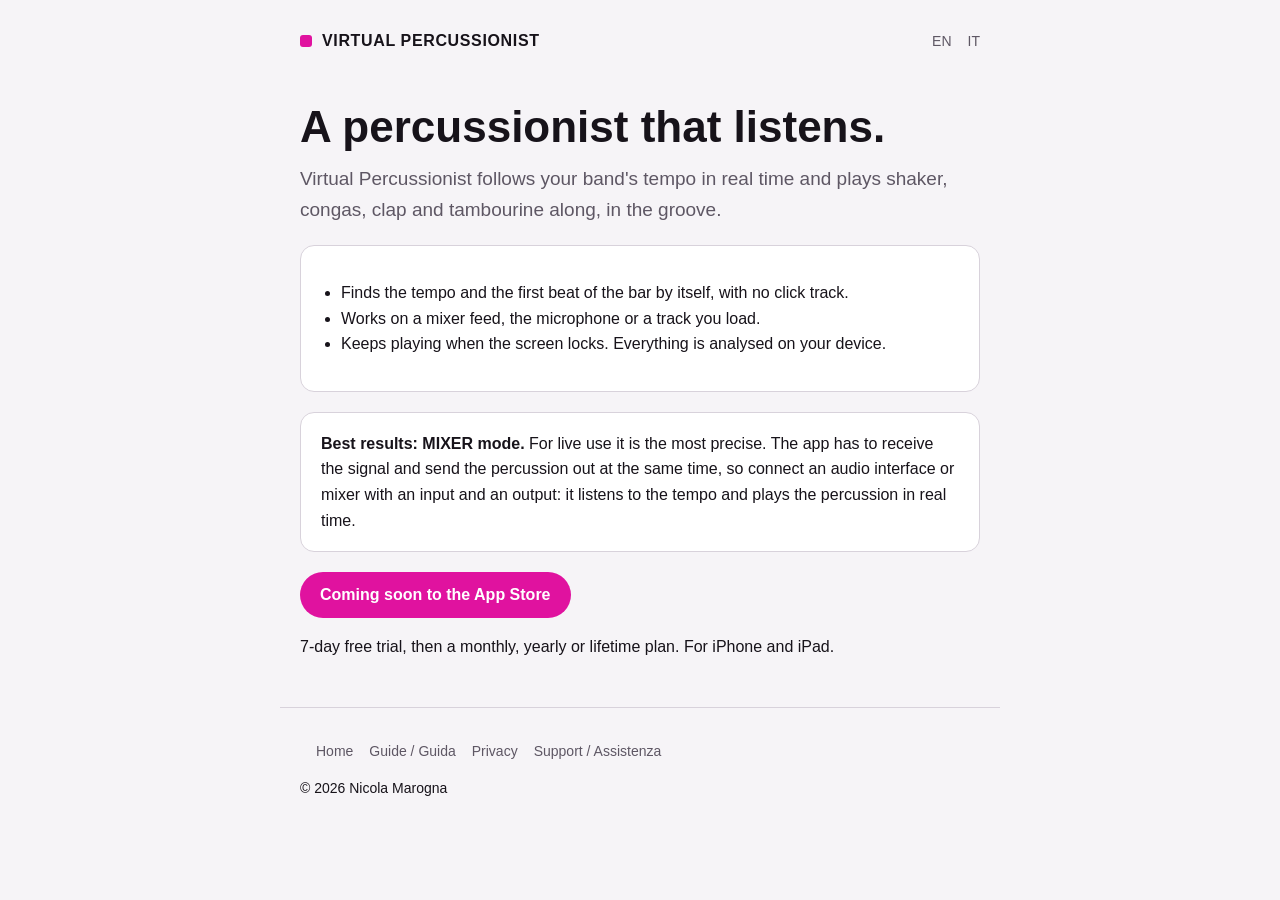
==== index.html @ 3966d362 "Virtual Percussionist: privacy, support and guide pages" ====
<!doctype html>
<html lang="en">
<head>
<meta charset="utf-8">
<meta name="viewport" content="width=device-width, initial-scale=1">
<meta name="color-scheme" content="dark light">
<title>Virtual Percussionist</title>
<link rel="stylesheet" href="./style.css">
<script src="./lang.js"></script>
</head>
<body>
<header>
  <a class="brand" href="./"><i></i>VIRTUAL PERCUSSIONIST</a>
  <span class="lang"><a href="#" data-lang="en">EN</a><a href="#" data-lang="it">IT</a></span>
</header>
<main>
<div class="en">
  <h1>A percussionist that listens.</h1>
  <p class="lead">Virtual Percussionist follows your band's tempo in real time and plays shaker, congas, clap and tambourine along, in the groove.</p>
  <div class="card">
    <ul>
      <li>Finds the tempo and the first beat of the bar by itself, with no click track.</li>
      <li>Works on a mixer feed, the microphone or a track you load.</li>
      <li>Keeps playing when the screen locks. Everything is analysed on your device.</li>
    </ul>
  </div>
  <div class="card">
    <strong>Best results: MIXER mode.</strong> For live use it is the most precise. The app has to receive the signal and send the percussion out at the same time, so connect an audio interface or mixer with an input and an output: it listens to the tempo and plays the percussion in real time.
  </div>
  <p><span class="pill">Coming soon to the App Store</span></p>
  <p>7-day free trial, then a monthly, yearly or lifetime plan. For iPhone and iPad.</p>
</div>
<div class="it">
  <h1>Un percussionista che ascolta.</h1>
  <p class="lead">Virtual Percussionist segue il tempo della tua band in tempo reale e suona shaker, conga, clap e tamburello insieme a lei, nel groove giusto.</p>
  <div class="card">
    <ul>
      <li>Trova da solo il tempo e il primo battere della battuta, senza metronomo.</li>
      <li>Funziona con il mix del mixer, il microfono o un brano che carichi.</li>
      <li>Continua a suonare a schermo bloccato. Tutto viene analizzato sul tuo dispositivo.</li>
    </ul>
  </div>
  <div class="card">
    <strong>La migliore precisione: modalità MIXER.</strong> Per il live è la più precisa. L'app deve ricevere il segnale e inviare il suono delle percussioni nello stesso momento, quindi collega un'interfaccia audio o un mixer con un ingresso e un'uscita: ascolta il tempo e manda le percussioni in tempo reale.
  </div>
  <p><span class="pill">Presto su App Store</span></p>
  <p>7 giorni di prova gratuita, poi un piano mensile, annuale o lifetime. Per iPhone e iPad.</p>
</div>
</main>
<footer>
  <nav><a href="./">Home</a><a href="./guide/">Guide / Guida</a><a href="./privacy/">Privacy</a><a href="./support/">Support / Assistenza</a></nav>
  <p>&copy; 2026 Nicola Marogna</p>
</footer>
</body>
</html>
---- style.css ----
:root { --bg:#0b0b0e; --panel:#141418; --line:#2a2a32; --text:#f4f4f7; --mute:#9a9aa8; --brand:#ff2ec8; }
@media (prefers-color-scheme: light) {
  :root { --bg:#f6f4f7; --panel:#ffffff; --line:#d8d2db; --text:#17131a; --mute:#5e5764; --brand:#e0129f; }
}
* { box-sizing: border-box; }
html { -webkit-text-size-adjust: 100%; }
body { margin:0; background:var(--bg); color:var(--text);
  font:16px/1.6 -apple-system, BlinkMacSystemFont, "Segoe UI", Roboto, Helvetica, Arial, sans-serif; }
main, header, footer { max-width: 720px; margin: 0 auto; padding: 0 20px; }
header { display:flex; align-items:center; justify-content:space-between; padding-top:28px; padding-bottom:8px; }
.brand { display:flex; align-items:center; gap:10px; font-weight:700; letter-spacing:.04em; text-decoration:none; color:var(--text); }
.brand i { width:12px; height:12px; border-radius:3px; background:var(--brand); display:inline-block; }
nav a, .lang a { color:var(--mute); text-decoration:none; margin-left:16px; font-size:14px; }
nav a:hover, .lang a:hover { color:var(--text); }
h1 { font-size: clamp(30px, 6vw, 44px); line-height:1.15; margin: 40px 0 12px; }
h2 { font-size: 20px; margin: 32px 0 6px; }
p, li { color: var(--text); }
.lead { color: var(--mute); font-size: 19px; margin-top: 0; }
.card { background:var(--panel); border:1px solid var(--line); border-radius:14px; padding:18px 20px; margin:20px 0; }
a { color: var(--brand); }
ul { padding-left: 20px; }
footer { color: var(--mute); font-size: 14px; padding-top: 32px; padding-bottom: 48px; border-top:1px solid var(--line); margin-top: 48px; }
.pill { display:inline-block; background:var(--brand); color:#fff; border-radius:999px; padding:10px 20px; font-weight:600; text-decoration:none; }
.updated { color: var(--mute); font-size: 14px; }
/* language: both shown without JavaScript; the script keeps the device's one */
html.js .en, html.js .it { display: none; }
html.js.lang-en .en, html.js.lang-it .it { display: block; }
html.js.lang-en li.en, html.js.lang-it li.it { display: list-item; }
html.js.lang-en span.en, html.js.lang-it span.it { display: inline; }
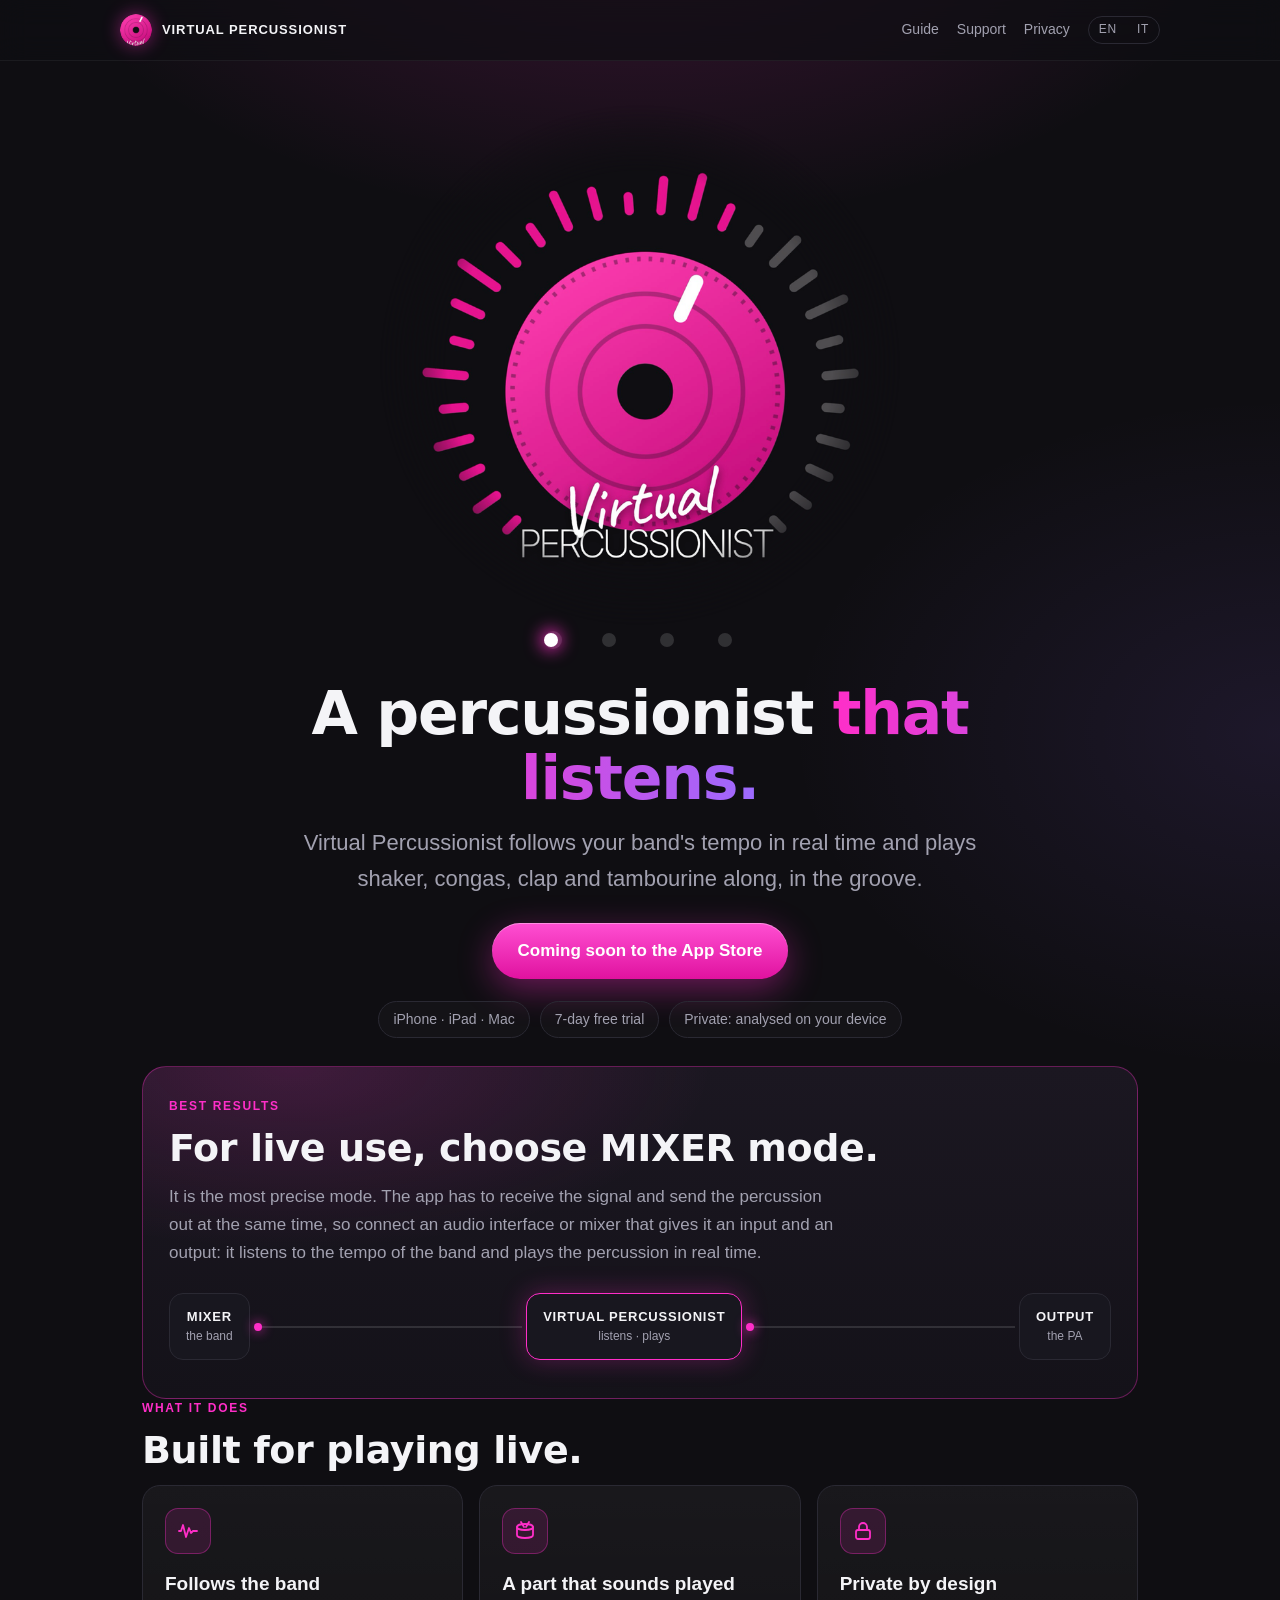
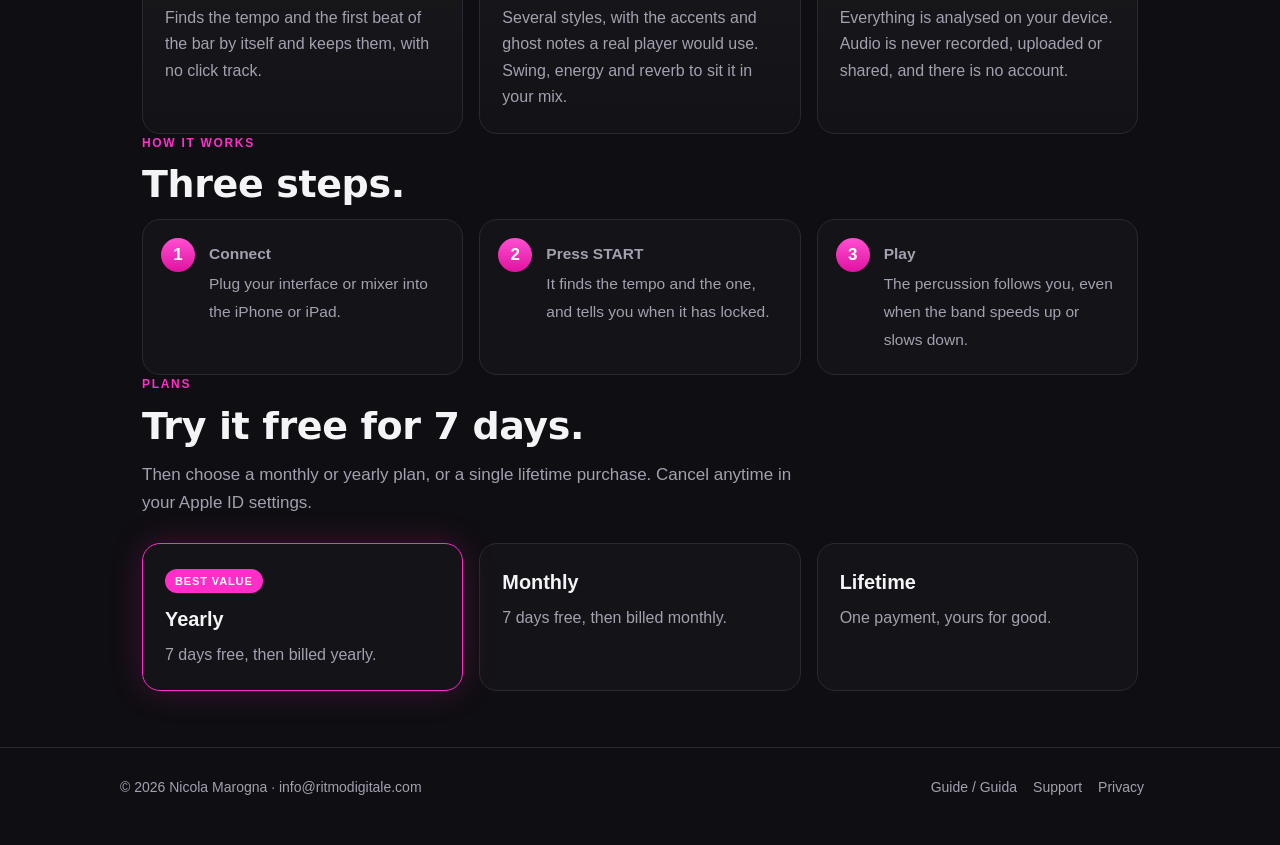
==== commit bab44a33: "Redesign: dark landing with logo and animated beat dots, shared style for privacy, support and guide" ====
--- a/index.html
+++ b/index.html
@@ -2,54 +2,97 @@
 <html lang="en">
 <head>
 <meta charset="utf-8">
-<meta name="viewport" content="width=device-width, initial-scale=1">
-<meta name="color-scheme" content="dark light">
-<title>Virtual Percussionist</title>
+<meta name="viewport" content="width=device-width, initial-scale=1, viewport-fit=cover">
+<meta name="color-scheme" content="dark">
+<meta name="theme-color" content="#0f0e12">
+<title>Virtual Percussionist: a percussionist that listens</title>
+<meta name="description" content="Virtual Percussionist follows your band's tempo in real time and plays percussion along, in the groove. For iPhone, iPad and Mac.">
+<meta property="og:type" content="website">
+<meta property="og:title" content="Virtual Percussionist: a percussionist that listens">
+<meta property="og:description" content="Virtual Percussionist follows your band's tempo in real time and plays percussion along, in the groove. For iPhone, iPad and Mac.">
+<meta property="og:image" content="https://virtualpercussionist.it/assets/og.png">
+<meta name="twitter:card" content="summary_large_image">
+<link rel="icon" type="image/png" href="./favicon.png">
+<link rel="apple-touch-icon" href="./apple-touch-icon.png">
 <link rel="stylesheet" href="./style.css">
 <script src="./lang.js"></script>
 </head>
 <body>
-<header>
-  <a class="brand" href="./"><i></i>VIRTUAL PERCUSSIONIST</a>
-  <span class="lang"><a href="#" data-lang="en">EN</a><a href="#" data-lang="it">IT</a></span>
+<header class="top">
+  <a class="brand" href="./"><img src="./assets/mark.png" width="32" height="32" alt=""><span>VIRTUAL PERCUSSIONIST</span></a>
+  <nav>
+    <a href="./guide/"><span class="en">Guide</span><span class="it">Guida</span></a>
+    <a href="./support/"><span class="en">Support</span><span class="it">Assistenza</span></a>
+    <a href="./privacy/">Privacy</a>
+    <span class="lang"><a href="#" data-lang="en">EN</a><a href="#" data-lang="it">IT</a></span>
+  </nav>
 </header>
 <main>
-<div class="en">
-  <h1>A percussionist that listens.</h1>
-  <p class="lead">Virtual Percussionist follows your band's tempo in real time and plays shaker, congas, clap and tambourine along, in the groove.</p>
-  <div class="card">
-    <ul>
-      <li>Finds the tempo and the first beat of the bar by itself, with no click track.</li>
-      <li>Works on a mixer feed, the microphone or a track you load.</li>
-      <li>Keeps playing when the screen locks. Everything is analysed on your device.</li>
-    </ul>
+<section class="hero wrap">
+  <img class="logo" src="assets/logo.png" width="800" height="800" alt="Virtual Percussionist">
+  <div class="beats" aria-hidden="true"><i></i><i></i><i></i><i></i><span class="ball-x"><span class="ball"></span></span></div>
+  <h1><span class="en">A percussionist <em>that listens.</em></span><span class="it">Un percussionista <em>che ascolta.</em></span></h1>
+  <p class="lead"><span class="en">Virtual Percussionist follows your band's tempo in real time and plays shaker, congas, clap and tambourine along, in the groove.</span><span class="it">Virtual Percussionist segue il tempo della tua band in tempo reale e suona shaker, conga, clap e tamburello insieme a lei, nel groove giusto.</span></p>
+  <p><a class="cta" href="#plans"><span class="en">Coming soon to the App Store</span><span class="it">Presto su App Store</span></a></p>
+  <ul class="chips">
+    <li><span class="en">iPhone &middot; iPad &middot; Mac</span><span class="it">iPhone &middot; iPad &middot; Mac</span></li>
+    <li><span class="en">7-day free trial</span><span class="it">7 giorni di prova gratuita</span></li>
+    <li><span class="en">Private: analysed on your device</span><span class="it">Privato: analizzato sul tuo dispositivo</span></li>
+  </ul>
+</section>
+
+<section class="wrap" id="live">
+  <div class="live">
+    <p class="eyebrow"><span class="en">Best results</span><span class="it">La migliore precisione</span></p>
+    <h2><span class="en">For live use, choose MIXER mode.</span><span class="it">Per il live, scegli la modalit&agrave; MIXER.</span></h2>
+    <p class="sub" style="margin-bottom:0"><span class="en">It is the most precise mode. The app has to receive the signal and send the percussion out at the same time, so connect an audio interface or mixer that gives it an input and an output: it listens to the tempo of the band and plays the percussion in real time.</span><span class="it">&Egrave; la modalit&agrave; pi&ugrave; precisa. L'app deve ricevere il segnale e inviare il suono delle percussioni nello stesso momento, quindi collega un'interfaccia audio o un mixer che le dia un ingresso e un'uscita: ascolta il tempo della band e manda le percussioni in tempo reale.</span></p>
+    <div class="flow" aria-hidden="true">
+      <div class="node">MIXER<small><span class="en">the band</span><span class="it">la band</span></small></div>
+      <div class="wire"></div>
+      <div class="node app">VIRTUAL PERCUSSIONIST<small><span class="en">listens &middot; plays</span><span class="it">ascolta &middot; suona</span></small></div>
+      <div class="wire out"></div>
+      <div class="node"><span class="en">OUTPUT</span><span class="it">USCITA</span><small><span class="en">the PA</span><span class="it">l'impianto</span></small></div>
+    </div>
   </div>
-  <div class="card">
-    <strong>Best results: MIXER mode.</strong> For live use it is the most precise. The app has to receive the signal and send the percussion out at the same time, so connect an audio interface or mixer with an input and an output: it listens to the tempo and plays the percussion in real time.
+</section>
+
+<section class="wrap">
+  <p class="eyebrow"><span class="en">What it does</span><span class="it">Cosa fa</span></p>
+  <h2><span class="en">Built for playing live.</span><span class="it">Pensato per suonare dal vivo.</span></h2>
+  <div class="grid">
+    <div class="card"><span class="ico"><svg viewBox="0 0 24 24" aria-hidden="true"><path d="M3 12h2l2-6 3 12 3-9 2 5 2-2h4"/></svg></span><h3><span class="en">Follows the band</span><span class="it">Segue la band</span></h3>
+      <p><span class="en">Finds the tempo and the first beat of the bar by itself and keeps them, with no click track.</span><span class="it">Trova da solo il tempo e il primo battere della battuta e li mantiene, senza metronomo.</span></p></div>
+    <div class="card"><span class="ico"><svg viewBox="0 0 24 24" aria-hidden="true"><ellipse cx="12" cy="8" rx="8" ry="3"/><path d="M4 8v8c0 1.7 3.6 3 8 3s8-1.3 8-3V8"/><path d="M8 3l3 5M16 3l-3 5"/></svg></span><h3><span class="en">A part that sounds played</span><span class="it">Una parte che suona suonata</span></h3>
+      <p><span class="en">Several styles, with the accents and ghost notes a real player would use. Swing, energy and reverb to sit it in your mix.</span><span class="it">Pi&ugrave; stili, con gli accenti e le note fantasma di un musicista vero. Swing, energia e riverbero per inserirla nel tuo mix.</span></p></div>
+    <div class="card"><span class="ico"><svg viewBox="0 0 24 24" aria-hidden="true"><rect x="5" y="11" width="14" height="9" rx="2"/><path d="M8 11V8a4 4 0 018 0v3"/></svg></span><h3><span class="en">Private by design</span><span class="it">Privato per scelta</span></h3>
+      <p><span class="en">Everything is analysed on your device. Audio is never recorded, uploaded or shared, and there is no account.</span><span class="it">Tutto viene analizzato sul tuo dispositivo. L'audio non viene mai registrato, caricato o condiviso, e non c'&egrave; nessun account.</span></p></div>
   </div>
-  <p><span class="pill">Coming soon to the App Store</span></p>
-  <p>7-day free trial, then a monthly, yearly or lifetime plan. For iPhone and iPad.</p>
-</div>
-<div class="it">
-  <h1>Un percussionista che ascolta.</h1>
-  <p class="lead">Virtual Percussionist segue il tempo della tua band in tempo reale e suona shaker, conga, clap e tamburello insieme a lei, nel groove giusto.</p>
-  <div class="card">
-    <ul>
-      <li>Trova da solo il tempo e il primo battere della battuta, senza metronomo.</li>
-      <li>Funziona con il mix del mixer, il microfono o un brano che carichi.</li>
-      <li>Continua a suonare a schermo bloccato. Tutto viene analizzato sul tuo dispositivo.</li>
-    </ul>
+</section>
+
+<section class="wrap">
+  <p class="eyebrow"><span class="en">How it works</span><span class="it">Come funziona</span></p>
+  <h2><span class="en">Three steps.</span><span class="it">Tre passi.</span></h2>
+  <ol class="steps">
+    <li><b><span class="en">Connect</span><span class="it">Collega</span></b><span><span class="en">Plug your interface or mixer into the iPhone or iPad.</span><span class="it">Collega la tua interfaccia o il mixer all'iPhone o all'iPad.</span></span></li>
+    <li><b><span class="en">Press START</span><span class="it">Premi START</span></b><span><span class="en">It finds the tempo and the one, and tells you when it has locked.</span><span class="it">Trova il tempo e l'uno, e ti dice quando si &egrave; agganciato.</span></span></li>
+    <li><b><span class="en">Play</span><span class="it">Suona</span></b><span><span class="en">The percussion follows you, even when the band speeds up or slows down.</span><span class="it">Le percussioni ti seguono, anche quando la band accelera o rallenta.</span></span></li>
+  </ol>
+</section>
+
+<section class="wrap" id="plans">
+  <p class="eyebrow"><span class="en">Plans</span><span class="it">Piani</span></p>
+  <h2><span class="en">Try it free for 7 days.</span><span class="it">Provalo gratis per 7 giorni.</span></h2>
+  <p class="sub"><span class="en">Then choose a monthly or yearly plan, or a single lifetime purchase. Cancel anytime in your Apple ID settings.</span><span class="it">Poi scegli un piano mensile o annuale, oppure un unico acquisto lifetime. Puoi disdire quando vuoi dalle impostazioni del tuo ID Apple.</span></p>
+  <div class="plans">
+    <div class="plan best"><span class="tag"><span class="en">BEST VALUE</span><span class="it">CONVIENE</span></span><h3><span class="en">Yearly</span><span class="it">Annuale</span></h3><p><span class="en">7 days free, then billed yearly.</span><span class="it">7 giorni gratis, poi addebito annuale.</span></p></div>
+    <div class="plan"><h3><span class="en">Monthly</span><span class="it">Mensile</span></h3><p><span class="en">7 days free, then billed monthly.</span><span class="it">7 giorni gratis, poi addebito mensile.</span></p></div>
+    <div class="plan"><h3>Lifetime</h3><p><span class="en">One payment, yours for good.</span><span class="it">Un solo pagamento, tuo per sempre.</span></p></div>
   </div>
-  <div class="card">
-    <strong>La migliore precisione: modalità MIXER.</strong> Per il live è la più precisa. L'app deve ricevere il segnale e inviare il suono delle percussioni nello stesso momento, quindi collega un'interfaccia audio o un mixer con un ingresso e un'uscita: ascolta il tempo e manda le percussioni in tempo reale.
-  </div>
-  <p><span class="pill">Presto su App Store</span></p>
-  <p>7 giorni di prova gratuita, poi un piano mensile, annuale o lifetime. Per iPhone e iPad.</p>
-</div>
+</section>
 </main>
 <footer>
-  <nav><a href="./">Home</a><a href="./guide/">Guide / Guida</a><a href="./privacy/">Privacy</a><a href="./support/">Support / Assistenza</a></nav>
-  <p>&copy; 2026 Nicola Marogna</p>
+  <div>&copy; 2026 Nicola Marogna &middot; <a href="mailto:info@ritmodigitale.com">info@ritmodigitale.com</a></div>
+  <div><a href="./guide/">Guide / Guida</a><a href="./support/">Support</a><a href="./privacy/">Privacy</a></div>
 </footer>
 </body>
 </html>
--- a/style.css
+++ b/style.css
@@ -1,29 +1,124 @@
-:root { --bg:#0b0b0e; --panel:#141418; --line:#2a2a32; --text:#f4f4f7; --mute:#9a9aa8; --brand:#ff2ec8; }
-@media (prefers-color-scheme: light) {
-  :root { --bg:#f6f4f7; --panel:#ffffff; --line:#d8d2db; --text:#17131a; --mute:#5e5764; --brand:#e0129f; }
+:root {
+  --bg:#0f0e12; --bg2:#14131a; --panel:#18171f; --line:#2a2933; --text:#f4f4f7; --mute:#a2a1b0;
+  --brand:#ff2ec8; --brand-dim:#a3197f; --violet:#9b6bff; --green:#34d17a;
+  --radius:18px;
 }
 * { box-sizing: border-box; }
-html { -webkit-text-size-adjust: 100%; }
-body { margin:0; background:var(--bg); color:var(--text);
-  font:16px/1.6 -apple-system, BlinkMacSystemFont, "Segoe UI", Roboto, Helvetica, Arial, sans-serif; }
-main, header, footer { max-width: 720px; margin: 0 auto; padding: 0 20px; }
-header { display:flex; align-items:center; justify-content:space-between; padding-top:28px; padding-bottom:8px; }
-.brand { display:flex; align-items:center; gap:10px; font-weight:700; letter-spacing:.04em; text-decoration:none; color:var(--text); }
-.brand i { width:12px; height:12px; border-radius:3px; background:var(--brand); display:inline-block; }
-nav a, .lang a { color:var(--mute); text-decoration:none; margin-left:16px; font-size:14px; }
-nav a:hover, .lang a:hover { color:var(--text); }
-h1 { font-size: clamp(30px, 6vw, 44px); line-height:1.15; margin: 40px 0 12px; }
-h2 { font-size: 20px; margin: 32px 0 6px; }
-p, li { color: var(--text); }
-.lead { color: var(--mute); font-size: 19px; margin-top: 0; }
-.card { background:var(--panel); border:1px solid var(--line); border-radius:14px; padding:18px 20px; margin:20px 0; }
-a { color: var(--brand); }
-ul { padding-left: 20px; }
-footer { color: var(--mute); font-size: 14px; padding-top: 32px; padding-bottom: 48px; border-top:1px solid var(--line); margin-top: 48px; }
-.pill { display:inline-block; background:var(--brand); color:#fff; border-radius:999px; padding:10px 20px; font-weight:600; text-decoration:none; }
-.updated { color: var(--mute); font-size: 14px; }
+html { -webkit-text-size-adjust:100%; scroll-behavior:smooth; background:var(--bg); }
+body { margin:0; color:var(--text); background:var(--bg);
+  font:17px/1.65 -apple-system,BlinkMacSystemFont,"SF Pro Text","Segoe UI",Roboto,Helvetica,Arial,sans-serif;
+  background-image:
+    radial-gradient(900px 520px at 50% -140px, rgba(255,46,200,.20), transparent 70%),
+    radial-gradient(700px 480px at 100% 30%, rgba(155,107,255,.10), transparent 70%); background-repeat:no-repeat; }
+a { color:var(--brand); }
+img { max-width:100%; height:auto; }
+.wrap { max-width:1040px; margin:0 auto; padding:0 22px; }
+
+/* header */
+.top { position:sticky; top:0; z-index:5; display:flex; align-items:center; justify-content:space-between; gap:16px;
+  padding:14px max(22px,calc((100vw - 1040px)/2)); background:rgba(15,14,18,.72); backdrop-filter:blur(14px); -webkit-backdrop-filter:blur(14px);
+  border-bottom:1px solid rgba(255,255,255,.06); }
+.brand { display:flex; align-items:center; gap:10px; color:var(--text); text-decoration:none; font-weight:700; letter-spacing:.07em; font-size:13px; }
+.brand img { border-radius:50%; box-shadow:0 0 18px rgba(255,46,200,.45); }
+.top nav { display:flex; align-items:center; gap:18px; font-size:14px; }
+.top nav a { color:var(--mute); text-decoration:none; }
+.top nav a:hover { color:var(--text); }
+.lang { display:inline-flex; border:1px solid var(--line); border-radius:999px; overflow:hidden; }
+.lang a { padding:3px 10px; font-size:12px; letter-spacing:.06em; }
+.lang a:hover { background:rgba(255,255,255,.06); }
+@media (max-width:620px){ .top nav a:not([data-lang]) { display:none; } .brand span { font-size:11px; } }
+
+/* hero */
+.hero { text-align:center; padding:44px 0 28px; position:relative; }
+.logo { width:min(520px,86vw); aspect-ratio:1; margin:0 auto; display:block;
+  -webkit-mask-image:radial-gradient(closest-side,#000 74%,transparent 100%); mask-image:radial-gradient(closest-side,#000 74%,transparent 100%);
+  animation:breathe 4.5s ease-in-out infinite; }
+@keyframes breathe { 0%,100% { filter:drop-shadow(0 0 34px rgba(255,46,200,.22)); transform:scale(1); }
+                     50%     { filter:drop-shadow(0 0 60px rgba(255,46,200,.42)); transform:scale(1.015); } }
+
+/* the four quarters: a ball hopping across them, as in the app's launch screen (125 BPM) */
+.beats { --step:58px; position:relative; width:calc(var(--step)*3 + 18px); height:64px; margin:-34px auto 8px; }
+.beats i { position:absolute; bottom:8px; width:14px; height:14px; border-radius:50%; background:rgba(255,255,255,.14);
+  animation:pulse 1.92s linear infinite; }
+.beats i:nth-child(1) { left:0; width:18px; height:18px; bottom:6px; animation-delay:0s; }
+.beats i:nth-child(2) { left:var(--step); animation-delay:.48s; }
+.beats i:nth-child(3) { left:calc(var(--step)*2); animation-delay:.96s; }
+.beats i:nth-child(4) { left:calc(var(--step)*3); animation-delay:1.44s; }
+@keyframes pulse { 0% { background:var(--brand); box-shadow:0 0 22px var(--brand); transform:scale(1.55); }
+                   22%,100% { background:rgba(255,255,255,.14); box-shadow:none; transform:scale(1); } }
+.ball-x { position:absolute; left:0; bottom:8px; width:14px; height:14px; animation:ballx 1.92s linear infinite; }
+.ball { display:block; width:14px; height:14px; border-radius:50%; background:#fff; box-shadow:0 0 16px 4px rgba(255,46,200,.75); animation:bounce .48s infinite; }
+@keyframes ballx { 0% { transform:translateX(0); animation-timing-function:ease-in-out; }
+                   25% { transform:translateX(var(--step)); animation-timing-function:ease-in-out; }
+                   50% { transform:translateX(calc(var(--step)*2)); animation-timing-function:ease-in-out; }
+                   75% { transform:translateX(calc(var(--step)*3)); animation-timing-function:ease-in-out; }
+                   100% { transform:translateX(0); } }
+@keyframes bounce { 0% { transform:translateY(0); animation-timing-function:cubic-bezier(.2,.7,.4,1); }
+                    50% { transform:translateY(-28px); animation-timing-function:cubic-bezier(.6,0,.8,.3); }
+                    100% { transform:translateY(0); } }
+h1 { font:800 clamp(34px,6.4vw,60px)/1.08 "Futura","Avenir Next","SF Pro Display",system-ui,sans-serif; letter-spacing:-.02em; margin:26px auto 14px; max-width:16ch; }
+h1 em { font-style:normal; background:linear-gradient(90deg,var(--brand),var(--violet)); -webkit-background-clip:text; background-clip:text; color:transparent; }
+.lead { color:var(--mute); font-size:clamp(18px,2.4vw,22px); max-width:34em; margin:0 auto 26px; }
+.cta { display:inline-flex; align-items:center; gap:10px; padding:14px 26px; border-radius:999px; font-weight:700; text-decoration:none; color:#fff;
+  background:linear-gradient(180deg,#ff4fd2,#e0129f); box-shadow:0 10px 34px rgba(255,46,200,.38),inset 0 1px 0 rgba(255,255,255,.35); }
+.chips { display:flex; flex-wrap:wrap; gap:10px; justify-content:center; margin:22px 0 0; padding:0; list-style:none; }
+.chips li { padding:6px 14px; border:1px solid var(--line); border-radius:999px; color:var(--mute); font-size:14px; background:rgba(255,255,255,.02); }
+
+/* sections */
+section { padding:46px 0; }
+.eyebrow { color:var(--brand); font-weight:700; letter-spacing:.14em; font-size:12px; text-transform:uppercase; margin:0 0 10px; }
+h2 { font:800 clamp(26px,4vw,38px)/1.15 "Futura","Avenir Next",system-ui,sans-serif; letter-spacing:-.01em; margin:0 0 12px; }
+.sub { color:var(--mute); max-width:40em; margin:0 0 26px; }
+.grid { display:grid; gap:16px; grid-template-columns:repeat(auto-fit,minmax(240px,1fr)); }
+.card { background:linear-gradient(180deg,rgba(255,255,255,.045),rgba(255,255,255,.015)); border:1px solid var(--line); border-radius:var(--radius); padding:22px; }
+.card h3 { margin:14px 0 6px; font-size:19px; }
+.card p { margin:0; color:var(--mute); font-size:16px; }
+.ico { width:46px; height:46px; border-radius:13px; display:grid; place-items:center; background:rgba(255,46,200,.12); border:1px solid rgba(255,46,200,.35); }
+.ico svg { width:24px; height:24px; stroke:var(--brand); fill:none; stroke-width:1.8; stroke-linecap:round; stroke-linejoin:round; }
+
+/* live / mixer feature */
+.live { border-radius:24px; padding:30px 26px; border:1px solid rgba(255,46,200,.35);
+  background:radial-gradient(600px 260px at 15% 0%, rgba(255,46,200,.16), transparent 70%), linear-gradient(180deg,#1b1721,#141219); }
+.flow { display:flex; align-items:center; gap:0; margin:26px 0 8px; flex-wrap:nowrap; }
+.node { flex:0 0 auto; padding:12px 16px; border:1px solid var(--line); border-radius:14px; background:var(--panel); text-align:center; font-weight:700; font-size:13px; letter-spacing:.06em; }
+.node small { display:block; color:var(--mute); font-weight:500; letter-spacing:0; font-size:12px; }
+.node.app { border-color:var(--brand); box-shadow:0 0 26px rgba(255,46,200,.28); }
+.wire { position:relative; flex:1 1 40px; height:2px; background:linear-gradient(90deg,rgba(255,255,255,.12),rgba(255,255,255,.12)); margin:0 4px; min-width:24px; }
+.wire::after { content:""; position:absolute; top:-3px; left:0; width:8px; height:8px; border-radius:50%; background:var(--brand); box-shadow:0 0 12px var(--brand); animation:run 1.9s linear infinite; }
+.wire.out::after { animation-delay:.95s; }
+@keyframes run { from { left:0; opacity:0; } 10% { opacity:1; } 90% { opacity:1; } to { left:calc(100% - 8px); opacity:0; } }
+@media (max-width:560px){ .flow { flex-direction:column; } .wire { width:2px; min-width:0; height:34px; flex:none; margin:4px 0; }
+  .wire::after { top:0; left:-3px; animation:runy 1.9s linear infinite; } @keyframes runy { from { top:0; opacity:0; } 10% { opacity:1; } 90% { opacity:1; } to { top:calc(100% - 8px); opacity:0; } } }
+
+.steps { counter-reset:s; display:grid; gap:16px; grid-template-columns:repeat(auto-fit,minmax(220px,1fr)); padding:0; list-style:none; margin:0; }
+.steps li { counter-increment:s; position:relative; padding:20px 20px 20px 66px; border:1px solid var(--line); border-radius:var(--radius); background:rgba(255,255,255,.02); }
+.steps li::before { content:counter(s); position:absolute; left:18px; top:18px; width:34px; height:34px; border-radius:50%; display:grid; place-items:center; font-weight:800; color:#fff; background:linear-gradient(180deg,#ff4fd2,#e0129f); }
+.steps b { display:block; margin-bottom:2px; }
+.steps span { color:var(--mute); font-size:15.5px; }
+
+.plans { display:grid; gap:16px; grid-template-columns:repeat(auto-fit,minmax(220px,1fr)); }
+.plan { border:1px solid var(--line); border-radius:var(--radius); padding:22px; background:rgba(255,255,255,.02); }
+.plan.best { border-color:var(--brand); box-shadow:0 0 34px rgba(255,46,200,.18); }
+.plan h3 { margin:0 0 6px; }
+.plan p { margin:0; color:var(--mute); font-size:16px; }
+.tag { display:inline-block; background:var(--brand); color:#fff; border-radius:999px; font-size:11px; font-weight:800; letter-spacing:.08em; padding:3px 10px; margin-bottom:10px; }
+
+/* text pages */
+article { max-width:720px; margin:0 auto; padding:34px 22px 10px; }
+article h1 { font-size:clamp(30px,5vw,44px); text-align:left; max-width:none; margin:10px 0 8px; }
+article h2 { font-size:21px; margin:32px 0 6px; }
+article p, article li { color:#e4e3ea; }
+article .lead { margin:0 0 22px; max-width:none; text-align:left; }
+article .card { margin:22px 0; }
+.updated { color:var(--mute); font-size:14px; }
+
+footer { margin-top:56px; padding:28px max(22px,calc((100vw - 1040px)/2)) 46px; border-top:1px solid var(--line); color:var(--mute); font-size:14px;
+  display:flex; justify-content:space-between; gap:14px; flex-wrap:wrap; }
+footer a { color:var(--mute); text-decoration:none; margin-right:16px; }
+footer a:hover { color:var(--text); }
+
 /* language: both shown without JavaScript; the script keeps the device's one */
-html.js .en, html.js .it { display: none; }
-html.js.lang-en .en, html.js.lang-it .it { display: block; }
-html.js.lang-en li.en, html.js.lang-it li.it { display: list-item; }
-html.js.lang-en span.en, html.js.lang-it span.it { display: inline; }
+html.js .en, html.js .it { display:none; }
+html.js.lang-en .en, html.js.lang-it .it { display:revert; }
+
+@media (prefers-reduced-motion:reduce) { *, *::before, *::after { animation:none !important; } .beats i:nth-child(1) { background:var(--brand); } }
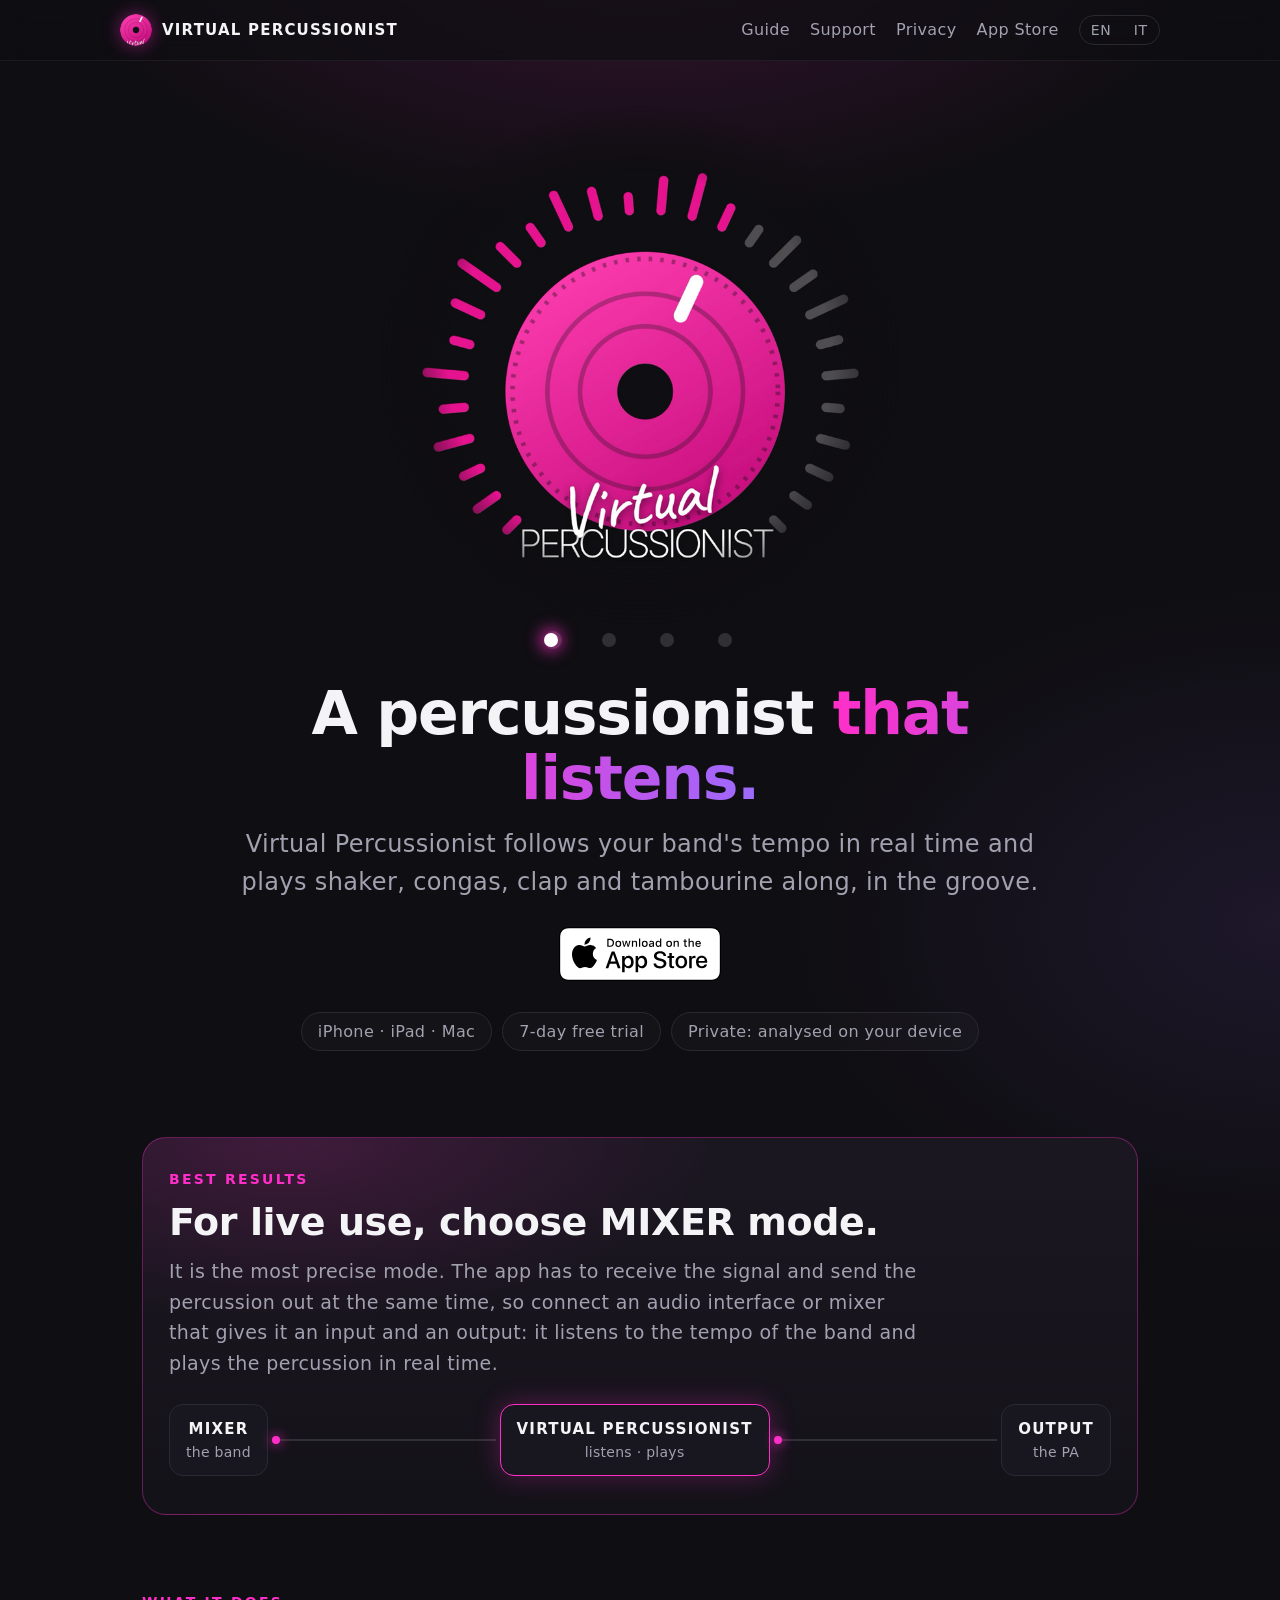
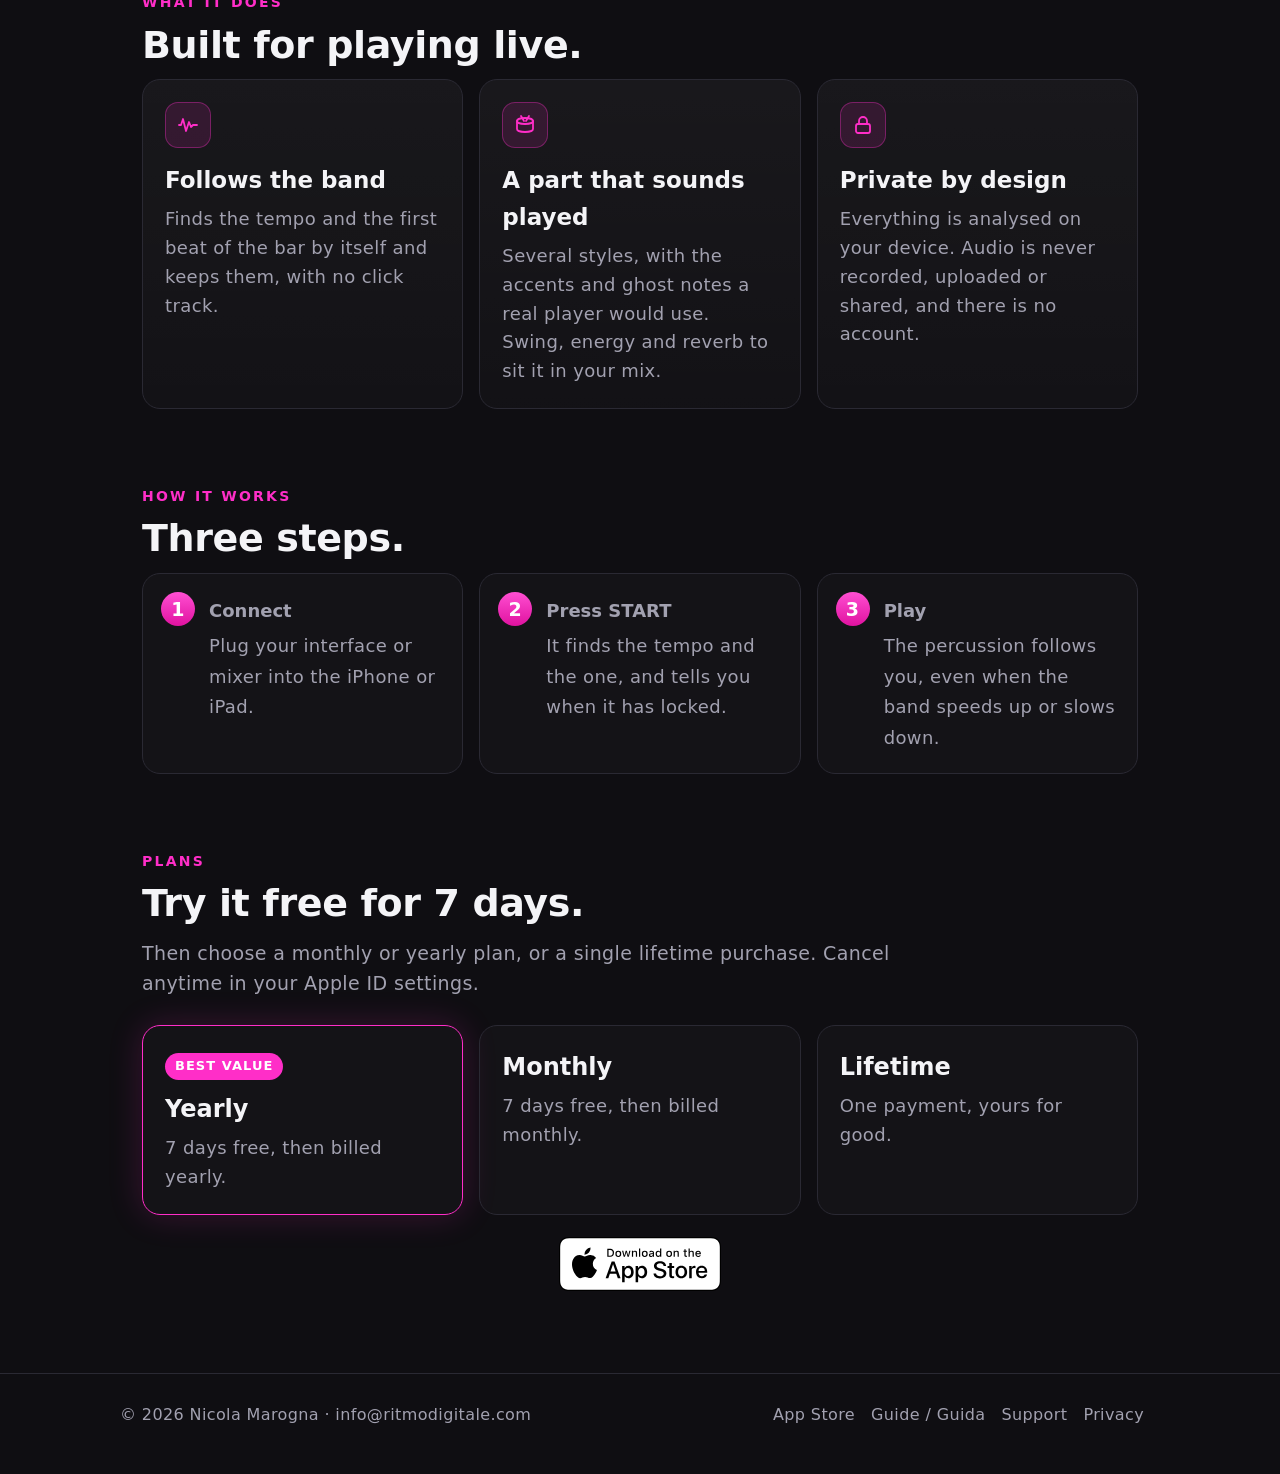
==== commit a1e6334f: "site: add the App Store link in the badge, nav and footer Co-authored-by: Cursor <cursoragent@cursor" ====
--- a/index.html
+++ b/index.html
@@ -24,6 +24,7 @@
     <a href="./guide/"><span class="en">Guide</span><span class="it">Guida</span></a>
     <a href="./support/"><span class="en">Support</span><span class="it">Assistenza</span></a>
     <a href="./privacy/">Privacy</a>
+    <a class="store-link" href="https://apps.apple.com/app/id6823639065">App Store</a>
     <span class="lang"><a href="#" data-lang="en">EN</a><a href="#" data-lang="it">IT</a></span>
   </nav>
 </header>
@@ -33,7 +34,7 @@
   <div class="beats" aria-hidden="true"><i></i><i></i><i></i><i></i><span class="ball-x"><span class="ball"></span></span></div>
   <h1><span class="en">A percussionist <em>that listens.</em></span><span class="it">Un percussionista <em>che ascolta.</em></span></h1>
   <p class="lead"><span class="en">Virtual Percussionist follows your band's tempo in real time and plays shaker, congas, clap and tambourine along, in the groove.</span><span class="it">Virtual Percussionist segue il tempo della tua band in tempo reale e suona shaker, conga, clap e tamburello insieme a lei, nel groove giusto.</span></p>
-  <p><a class="cta" href="#plans"><span class="en">Coming soon to the App Store</span><span class="it">Presto su App Store</span></a></p>
+  <p class="store"><a href="https://apps.apple.com/app/id6823639065"><img class="en" src="assets/app-store-en.svg" width="180" height="60" alt="Download on the App Store"><img class="it" src="assets/app-store-it.svg" width="180" height="60" alt="Scarica su App Store"></a></p>
   <ul class="chips">
     <li><span class="en">iPhone &middot; iPad &middot; Mac</span><span class="it">iPhone &middot; iPad &middot; Mac</span></li>
     <li><span class="en">7-day free trial</span><span class="it">7 giorni di prova gratuita</span></li>
@@ -88,11 +89,12 @@
     <div class="plan"><h3><span class="en">Monthly</span><span class="it">Mensile</span></h3><p><span class="en">7 days free, then billed monthly.</span><span class="it">7 giorni gratis, poi addebito mensile.</span></p></div>
     <div class="plan"><h3>Lifetime</h3><p><span class="en">One payment, yours for good.</span><span class="it">Un solo pagamento, tuo per sempre.</span></p></div>
   </div>
+  <p class="store"><a href="https://apps.apple.com/app/id6823639065"><img class="en" src="assets/app-store-en.svg" width="180" height="60" alt="Download on the App Store"><img class="it" src="assets/app-store-it.svg" width="180" height="60" alt="Scarica su App Store"></a></p>
 </section>
 </main>
 <footer>
   <div>&copy; 2026 Nicola Marogna &middot; <a href="mailto:info@ritmodigitale.com">info@ritmodigitale.com</a></div>
-  <div><a href="./guide/">Guide / Guida</a><a href="./support/">Support</a><a href="./privacy/">Privacy</a></div>
+  <div><a href="https://apps.apple.com/app/id6823639065">App Store</a><a href="./guide/">Guide / Guida</a><a href="./support/">Support</a><a href="./privacy/">Privacy</a></div>
 </footer>
 </body>
 </html>
--- a/style.css
+++ b/style.css
@@ -1,4 +1,13 @@
+/* The app's faces, in the app's order of preference (Source/UI/MainComponentShared.h:
+   Futura Condensed Medium, Avenir Next Condensed, DIN Condensed, Arial Narrow; Futura
+   Bold for the BPM). They are system fonts on Apple devices; elsewhere the stack
+   falls through to a narrow or heavy sans. */
+@font-face { font-family:"VPCond"; font-weight:400 700;
+  src: local("Futura Condensed Medium"), local("Futura-CondensedMedium"), local("Avenir Next Condensed Medium"),
+       local("AvenirNextCondensed-Medium"), local("DIN Condensed"), local("DINCondensed-Bold"), local("Arial Narrow"), local("ArialNarrow"); }
 :root {
+  --font-ui:"VPCond","Futura","Avenir Next Condensed","DIN Condensed","Arial Narrow",system-ui,-apple-system,sans-serif;
+  --font-display:"Futura","Futura-Bold","Avenir Next","Century Gothic",system-ui,-apple-system,sans-serif;
   --bg:#0f0e12; --bg2:#14131a; --panel:#18171f; --line:#2a2933; --text:#f4f4f7; --mute:#a2a1b0;
   --brand:#ff2ec8; --brand-dim:#a3197f; --violet:#9b6bff; --green:#34d17a;
   --radius:18px;
@@ -6,27 +15,27 @@
 * { box-sizing: border-box; }
 html { -webkit-text-size-adjust:100%; scroll-behavior:smooth; background:var(--bg); }
 body { margin:0; color:var(--text); background:var(--bg);
-  font:17px/1.65 -apple-system,BlinkMacSystemFont,"SF Pro Text","Segoe UI",Roboto,Helvetica,Arial,sans-serif;
+  font:19px/1.6 var(--font-ui); letter-spacing:.02em;
   background-image:
     radial-gradient(900px 520px at 50% -140px, rgba(255,46,200,.20), transparent 70%),
     radial-gradient(700px 480px at 100% 30%, rgba(155,107,255,.10), transparent 70%); background-repeat:no-repeat; }
 a { color:var(--brand); }
 img { max-width:100%; height:auto; }
-.wrap { max-width:1040px; margin:0 auto; padding:0 22px; }
+.wrap { max-width:1040px; margin:0 auto; padding-left:22px; padding-right:22px; }
 
 /* header */
 .top { position:sticky; top:0; z-index:5; display:flex; align-items:center; justify-content:space-between; gap:16px;
   padding:14px max(22px,calc((100vw - 1040px)/2)); background:rgba(15,14,18,.72); backdrop-filter:blur(14px); -webkit-backdrop-filter:blur(14px);
   border-bottom:1px solid rgba(255,255,255,.06); }
-.brand { display:flex; align-items:center; gap:10px; color:var(--text); text-decoration:none; font-weight:700; letter-spacing:.07em; font-size:13px; }
+.brand { display:flex; align-items:center; gap:10px; color:var(--text); text-decoration:none; font-weight:700; letter-spacing:.08em; font-size:15px; }
 .brand img { border-radius:50%; box-shadow:0 0 18px rgba(255,46,200,.45); }
-.top nav { display:flex; align-items:center; gap:18px; font-size:14px; }
+.top nav { display:flex; align-items:center; gap:20px; font-size:16px; }
 .top nav a { color:var(--mute); text-decoration:none; }
 .top nav a:hover { color:var(--text); }
 .lang { display:inline-flex; border:1px solid var(--line); border-radius:999px; overflow:hidden; }
-.lang a { padding:3px 10px; font-size:12px; letter-spacing:.06em; }
+.lang a { padding:3px 11px; font-size:14px; letter-spacing:.06em; }
 .lang a:hover { background:rgba(255,255,255,.06); }
-@media (max-width:620px){ .top nav a:not([data-lang]) { display:none; } .brand span { font-size:11px; } }
+@media (max-width:620px){ .top nav a:not([data-lang]):not(.store-link) { display:none; } .brand span { font-size:11px; } }
 
 /* hero */
 .hero { text-align:center; padding:44px 0 28px; position:relative; }
@@ -56,23 +65,27 @@
 @keyframes bounce { 0% { transform:translateY(0); animation-timing-function:cubic-bezier(.2,.7,.4,1); }
                     50% { transform:translateY(-28px); animation-timing-function:cubic-bezier(.6,0,.8,.3); }
                     100% { transform:translateY(0); } }
-h1 { font:800 clamp(34px,6.4vw,60px)/1.08 "Futura","Avenir Next","SF Pro Display",system-ui,sans-serif; letter-spacing:-.02em; margin:26px auto 14px; max-width:16ch; }
+h1 { font:700 clamp(34px,6.4vw,60px)/1.08 var(--font-display); letter-spacing:-.02em; margin:26px auto 14px; max-width:16ch; }
 h1 em { font-style:normal; background:linear-gradient(90deg,var(--brand),var(--violet)); -webkit-background-clip:text; background-clip:text; color:transparent; }
-.lead { color:var(--mute); font-size:clamp(18px,2.4vw,22px); max-width:34em; margin:0 auto 26px; }
+.lead { color:var(--mute); font-size:clamp(20px,2.6vw,24px); max-width:34em; margin:0 auto 26px; }
 .cta { display:inline-flex; align-items:center; gap:10px; padding:14px 26px; border-radius:999px; font-weight:700; text-decoration:none; color:#fff;
   background:linear-gradient(180deg,#ff4fd2,#e0129f); box-shadow:0 10px 34px rgba(255,46,200,.38),inset 0 1px 0 rgba(255,255,255,.35); }
+.store { margin:22px 0 0; text-align:center; }
+.store a { display:inline-block; line-height:0; }
+.store img { height:54px; width:auto; }
 .chips { display:flex; flex-wrap:wrap; gap:10px; justify-content:center; margin:22px 0 0; padding:0; list-style:none; }
-.chips li { padding:6px 14px; border:1px solid var(--line); border-radius:999px; color:var(--mute); font-size:14px; background:rgba(255,255,255,.02); }
+.chips li { padding:6px 16px; border:1px solid var(--line); border-radius:999px; color:var(--mute); font-size:16px; background:rgba(255,255,255,.02); }
 
 /* sections */
-section { padding:46px 0; }
-.eyebrow { color:var(--brand); font-weight:700; letter-spacing:.14em; font-size:12px; text-transform:uppercase; margin:0 0 10px; }
-h2 { font:800 clamp(26px,4vw,38px)/1.15 "Futura","Avenir Next",system-ui,sans-serif; letter-spacing:-.01em; margin:0 0 12px; }
+section { padding:58px 0 18px; }
+.hero { padding-top:44px; }
+.eyebrow { color:var(--brand); font-weight:700; letter-spacing:.16em; font-size:14px; text-transform:uppercase; margin:0 0 10px; }
+h2 { font:700 clamp(26px,4vw,38px)/1.15 var(--font-display); letter-spacing:-.01em; margin:0 0 12px; }
 .sub { color:var(--mute); max-width:40em; margin:0 0 26px; }
 .grid { display:grid; gap:16px; grid-template-columns:repeat(auto-fit,minmax(240px,1fr)); }
 .card { background:linear-gradient(180deg,rgba(255,255,255,.045),rgba(255,255,255,.015)); border:1px solid var(--line); border-radius:var(--radius); padding:22px; }
-.card h3 { margin:14px 0 6px; font-size:19px; }
-.card p { margin:0; color:var(--mute); font-size:16px; }
+.card h3 { margin:14px 0 6px; font-size:23px; font-family:var(--font-display); font-weight:700; letter-spacing:0; }
+.card p { margin:0; color:var(--mute); font-size:18px; }
 .ico { width:46px; height:46px; border-radius:13px; display:grid; place-items:center; background:rgba(255,46,200,.12); border:1px solid rgba(255,46,200,.35); }
 .ico svg { width:24px; height:24px; stroke:var(--brand); fill:none; stroke-width:1.8; stroke-linecap:round; stroke-linejoin:round; }
 
@@ -80,8 +93,8 @@
 .live { border-radius:24px; padding:30px 26px; border:1px solid rgba(255,46,200,.35);
   background:radial-gradient(600px 260px at 15% 0%, rgba(255,46,200,.16), transparent 70%), linear-gradient(180deg,#1b1721,#141219); }
 .flow { display:flex; align-items:center; gap:0; margin:26px 0 8px; flex-wrap:nowrap; }
-.node { flex:0 0 auto; padding:12px 16px; border:1px solid var(--line); border-radius:14px; background:var(--panel); text-align:center; font-weight:700; font-size:13px; letter-spacing:.06em; }
-.node small { display:block; color:var(--mute); font-weight:500; letter-spacing:0; font-size:12px; }
+.node { flex:0 0 auto; padding:12px 16px; border:1px solid var(--line); border-radius:14px; background:var(--panel); text-align:center; font-weight:700; font-size:15px; letter-spacing:.08em; }
+.node small { display:block; color:var(--mute); font-weight:500; letter-spacing:.02em; font-size:14px; }
 .node.app { border-color:var(--brand); box-shadow:0 0 26px rgba(255,46,200,.28); }
 .wire { position:relative; flex:1 1 40px; height:2px; background:linear-gradient(90deg,rgba(255,255,255,.12),rgba(255,255,255,.12)); margin:0 4px; min-width:24px; }
 .wire::after { content:""; position:absolute; top:-3px; left:0; width:8px; height:8px; border-radius:50%; background:var(--brand); box-shadow:0 0 12px var(--brand); animation:run 1.9s linear infinite; }
@@ -93,26 +106,26 @@
 .steps { counter-reset:s; display:grid; gap:16px; grid-template-columns:repeat(auto-fit,minmax(220px,1fr)); padding:0; list-style:none; margin:0; }
 .steps li { counter-increment:s; position:relative; padding:20px 20px 20px 66px; border:1px solid var(--line); border-radius:var(--radius); background:rgba(255,255,255,.02); }
 .steps li::before { content:counter(s); position:absolute; left:18px; top:18px; width:34px; height:34px; border-radius:50%; display:grid; place-items:center; font-weight:800; color:#fff; background:linear-gradient(180deg,#ff4fd2,#e0129f); }
-.steps b { display:block; margin-bottom:2px; }
-.steps span { color:var(--mute); font-size:15.5px; }
+.steps b { display:block; margin-bottom:2px; font-size:21px; font-family:var(--font-display); letter-spacing:0; }
+.steps span { color:var(--mute); font-size:18px; }
 
 .plans { display:grid; gap:16px; grid-template-columns:repeat(auto-fit,minmax(220px,1fr)); }
 .plan { border:1px solid var(--line); border-radius:var(--radius); padding:22px; background:rgba(255,255,255,.02); }
 .plan.best { border-color:var(--brand); box-shadow:0 0 34px rgba(255,46,200,.18); }
-.plan h3 { margin:0 0 6px; }
-.plan p { margin:0; color:var(--mute); font-size:16px; }
-.tag { display:inline-block; background:var(--brand); color:#fff; border-radius:999px; font-size:11px; font-weight:800; letter-spacing:.08em; padding:3px 10px; margin-bottom:10px; }
+.plan h3 { margin:0 0 6px; font-size:24px; font-family:var(--font-display); font-weight:700; letter-spacing:0; }
+.plan p { margin:0; color:var(--mute); font-size:18px; }
+.tag { display:inline-block; background:var(--brand); color:#fff; border-radius:999px; font-size:13px; font-weight:800; letter-spacing:.08em; padding:3px 10px; margin-bottom:10px; }
 
 /* text pages */
 article { max-width:720px; margin:0 auto; padding:34px 22px 10px; }
 article h1 { font-size:clamp(30px,5vw,44px); text-align:left; max-width:none; margin:10px 0 8px; }
-article h2 { font-size:21px; margin:32px 0 6px; }
+article h2 { font-size:24px; margin:34px 0 6px; }
 article p, article li { color:#e4e3ea; }
 article .lead { margin:0 0 22px; max-width:none; text-align:left; }
 article .card { margin:22px 0; }
-.updated { color:var(--mute); font-size:14px; }
+.updated { color:var(--mute); font-size:16px; }
 
-footer { margin-top:56px; padding:28px max(22px,calc((100vw - 1040px)/2)) 46px; border-top:1px solid var(--line); color:var(--mute); font-size:14px;
+footer { margin-top:56px; padding:28px max(22px,calc((100vw - 1040px)/2)) 46px; border-top:1px solid var(--line); color:var(--mute); font-size:16px;
   display:flex; justify-content:space-between; gap:14px; flex-wrap:wrap; }
 footer a { color:var(--mute); text-decoration:none; margin-right:16px; }
 footer a:hover { color:var(--text); }
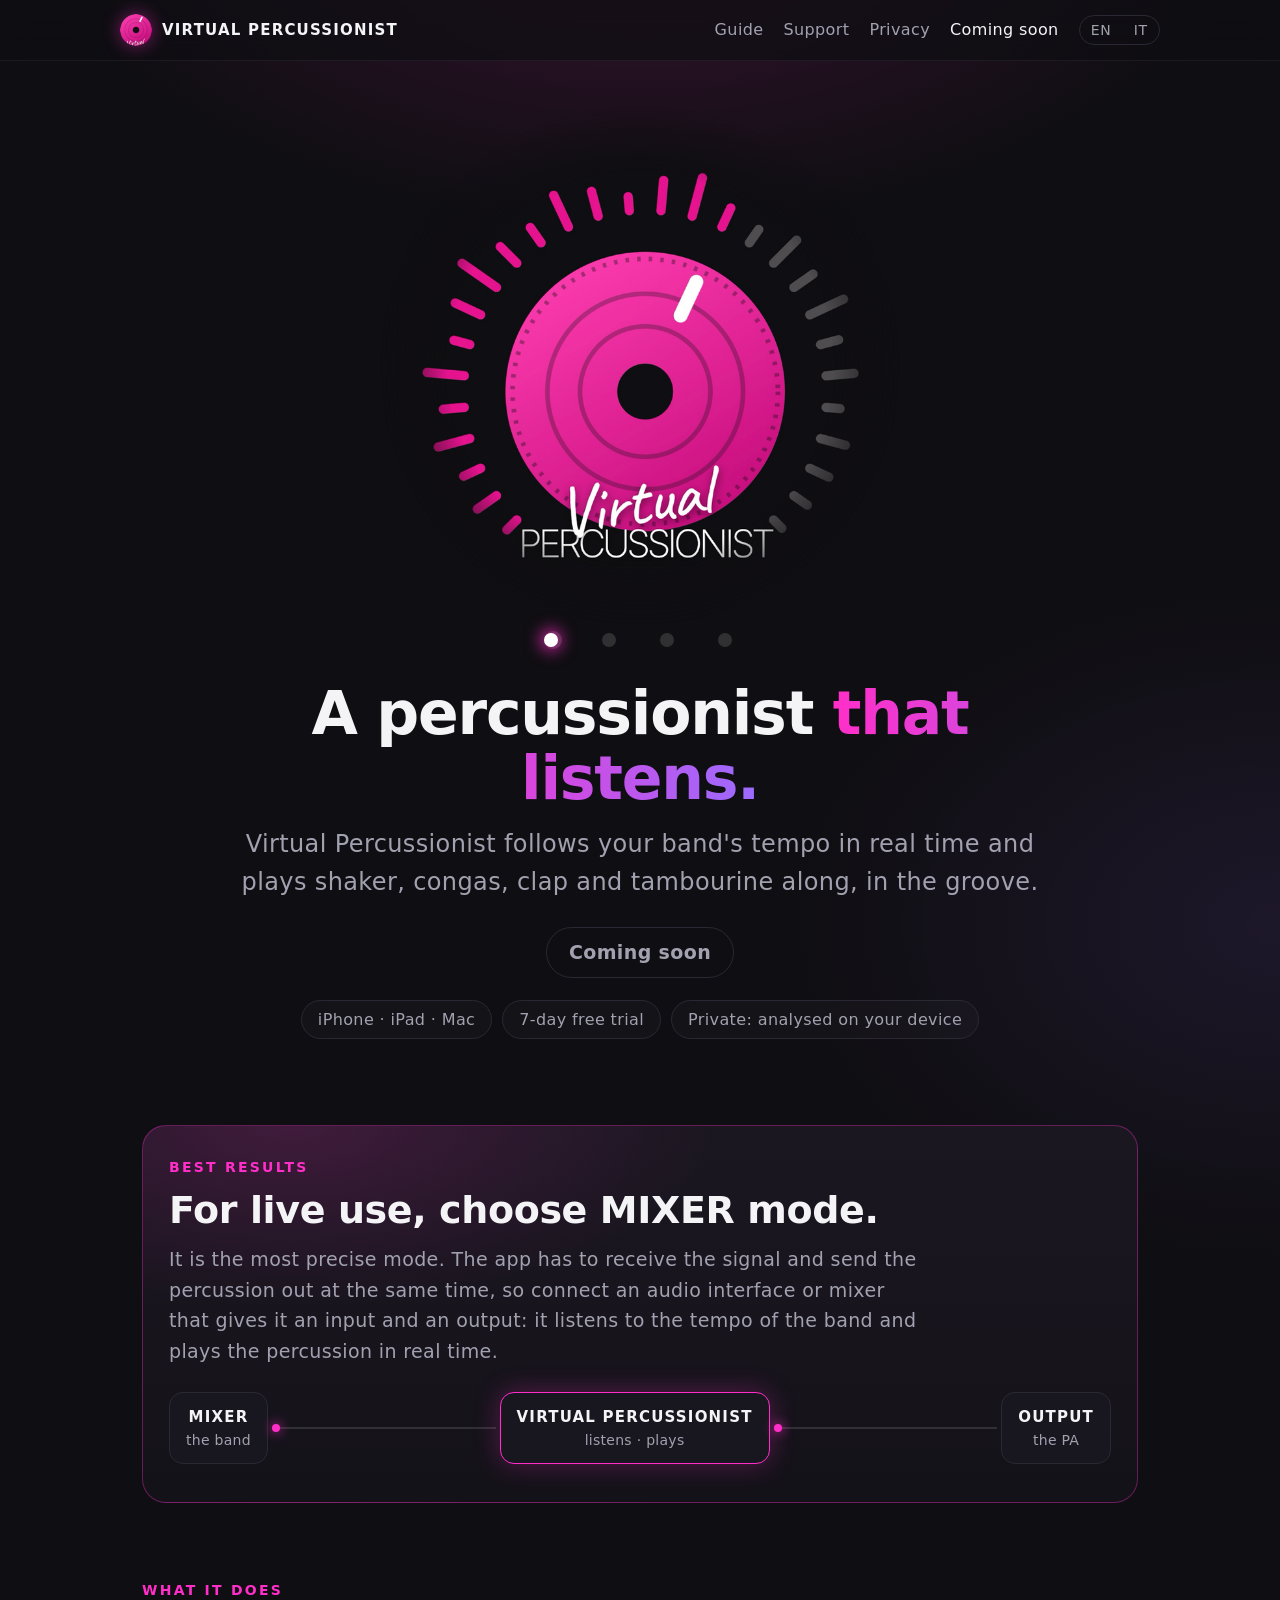
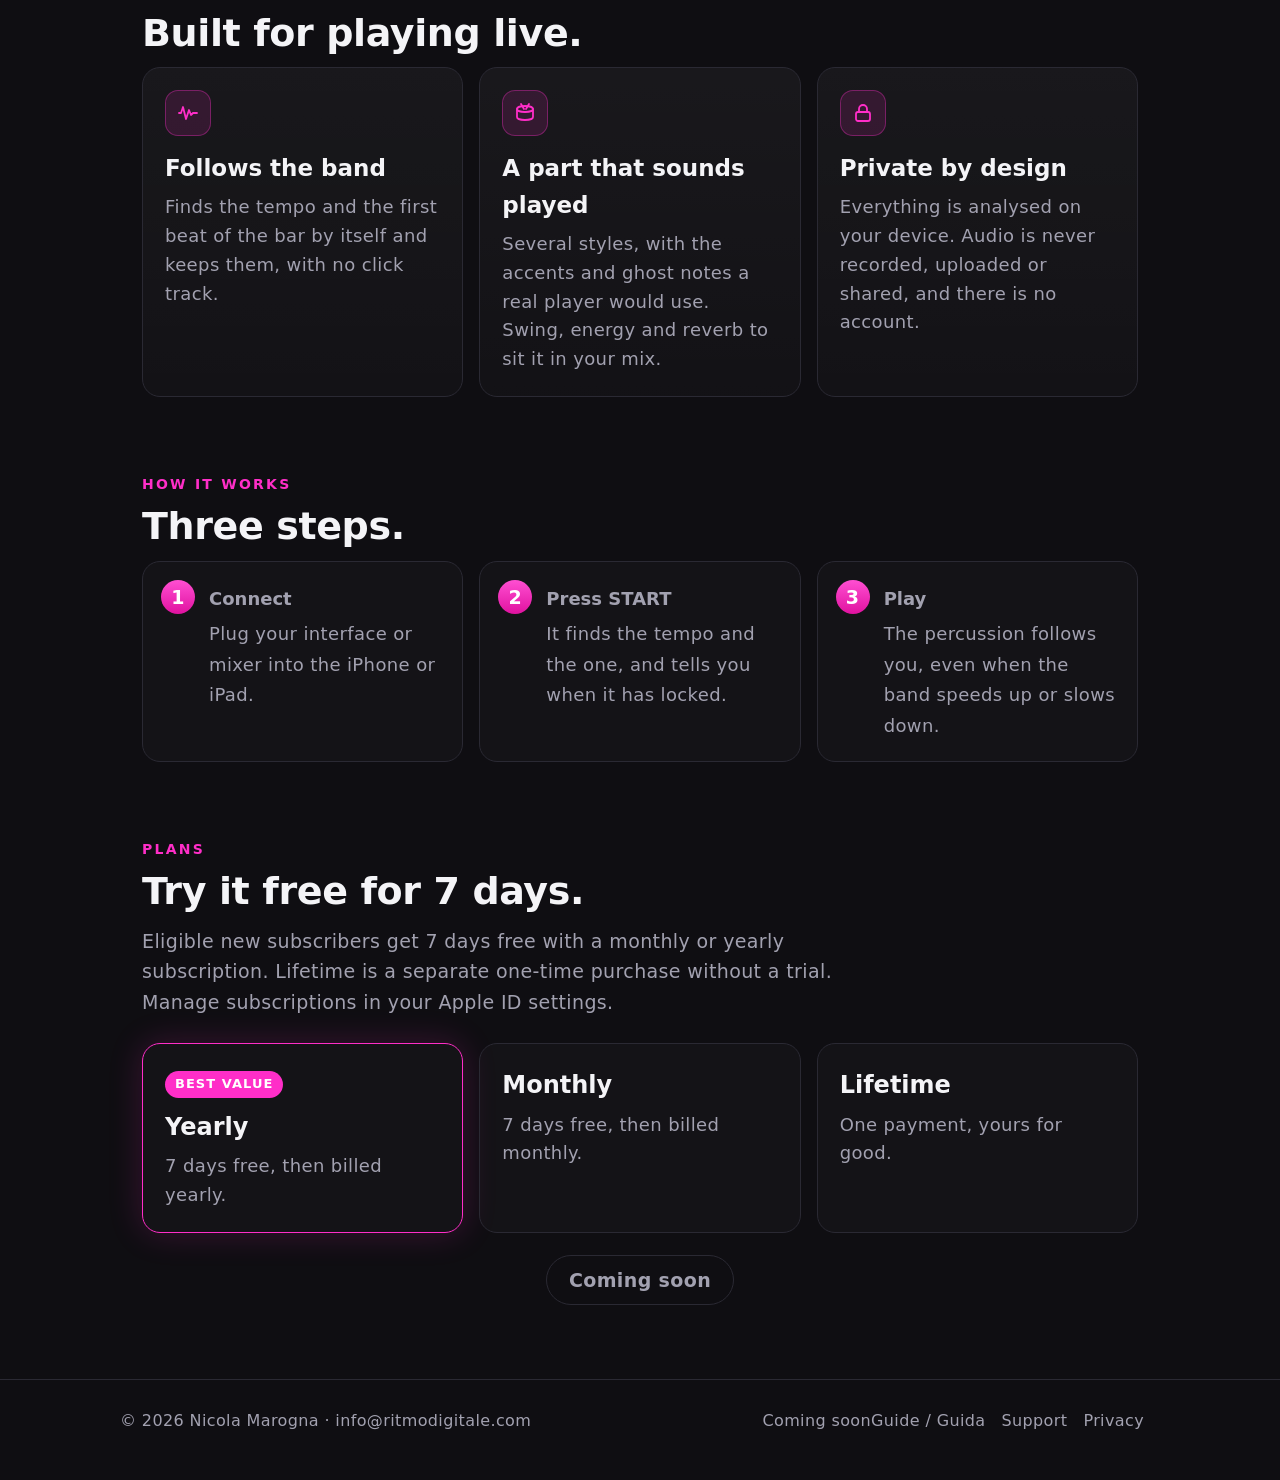
==== commit f2c1fa21: "Align bilingual launch site with current app and coming-soon status" ====
--- a/index.html
+++ b/index.html
@@ -24,7 +24,7 @@
     <a href="./guide/"><span class="en">Guide</span><span class="it">Guida</span></a>
     <a href="./support/"><span class="en">Support</span><span class="it">Assistenza</span></a>
     <a href="./privacy/">Privacy</a>
-    <a class="store-link" href="https://apps.apple.com/app/id6823639065">App Store</a>
+    <span class="store-link"><span class="en">Coming soon</span><span class="it">In arrivo</span></span>
     <span class="lang"><a href="#" data-lang="en">EN</a><a href="#" data-lang="it">IT</a></span>
   </nav>
 </header>
@@ -34,7 +34,7 @@
   <div class="beats" aria-hidden="true"><i></i><i></i><i></i><i></i><span class="ball-x"><span class="ball"></span></span></div>
   <h1><span class="en">A percussionist <em>that listens.</em></span><span class="it">Un percussionista <em>che ascolta.</em></span></h1>
   <p class="lead"><span class="en">Virtual Percussionist follows your band's tempo in real time and plays shaker, congas, clap and tambourine along, in the groove.</span><span class="it">Virtual Percussionist segue il tempo della tua band in tempo reale e suona shaker, conga, clap e tamburello insieme a lei, nel groove giusto.</span></p>
-  <p class="store"><a href="https://apps.apple.com/app/id6823639065"><img class="en" src="assets/app-store-en.svg" width="180" height="60" alt="Download on the App Store"><img class="it" src="assets/app-store-it.svg" width="180" height="60" alt="Scarica su App Store"></a></p>
+  <p class="store"><span class="coming-soon"><span class="en">Coming soon</span><span class="it">In arrivo</span></span></p>
   <ul class="chips">
     <li><span class="en">iPhone &middot; iPad &middot; Mac</span><span class="it">iPhone &middot; iPad &middot; Mac</span></li>
     <li><span class="en">7-day free trial</span><span class="it">7 giorni di prova gratuita</span></li>
@@ -83,18 +83,18 @@
 <section class="wrap" id="plans">
   <p class="eyebrow"><span class="en">Plans</span><span class="it">Piani</span></p>
   <h2><span class="en">Try it free for 7 days.</span><span class="it">Provalo gratis per 7 giorni.</span></h2>
-  <p class="sub"><span class="en">Then choose a monthly or yearly plan, or a single lifetime purchase. Cancel anytime in your Apple ID settings.</span><span class="it">Poi scegli un piano mensile o annuale, oppure un unico acquisto lifetime. Puoi disdire quando vuoi dalle impostazioni del tuo ID Apple.</span></p>
+  <p class="sub"><span class="en">Eligible new subscribers get 7 days free with a monthly or yearly subscription. Lifetime is a separate one-time purchase without a trial. Manage subscriptions in your Apple ID settings.</span><span class="it">I nuovi abbonati idonei hanno 7 giorni gratis sul piano mensile o annuale. Lifetime è un acquisto singolo separato, senza prova. Gestisci gli abbonamenti dalle impostazioni del tuo ID Apple.</span></p>
   <div class="plans">
     <div class="plan best"><span class="tag"><span class="en">BEST VALUE</span><span class="it">CONVIENE</span></span><h3><span class="en">Yearly</span><span class="it">Annuale</span></h3><p><span class="en">7 days free, then billed yearly.</span><span class="it">7 giorni gratis, poi addebito annuale.</span></p></div>
     <div class="plan"><h3><span class="en">Monthly</span><span class="it">Mensile</span></h3><p><span class="en">7 days free, then billed monthly.</span><span class="it">7 giorni gratis, poi addebito mensile.</span></p></div>
     <div class="plan"><h3>Lifetime</h3><p><span class="en">One payment, yours for good.</span><span class="it">Un solo pagamento, tuo per sempre.</span></p></div>
   </div>
-  <p class="store"><a href="https://apps.apple.com/app/id6823639065"><img class="en" src="assets/app-store-en.svg" width="180" height="60" alt="Download on the App Store"><img class="it" src="assets/app-store-it.svg" width="180" height="60" alt="Scarica su App Store"></a></p>
+  <p class="store"><span class="coming-soon"><span class="en">Coming soon</span><span class="it">In arrivo</span></span></p>
 </section>
 </main>
 <footer>
   <div>&copy; 2026 Nicola Marogna &middot; <a href="mailto:info@ritmodigitale.com">info@ritmodigitale.com</a></div>
-  <div><a href="https://apps.apple.com/app/id6823639065">App Store</a><a href="./guide/">Guide / Guida</a><a href="./support/">Support</a><a href="./privacy/">Privacy</a></div>
+  <div><span class="store-link"><span class="en">Coming soon</span><span class="it">In arrivo</span></span><a href="./guide/">Guide / Guida</a><a href="./support/">Support</a><a href="./privacy/">Privacy</a></div>
 </footer>
 </body>
 </html>
--- a/style.css
+++ b/style.css
@@ -1,12 +1,6 @@
-/* The app's faces, in the app's order of preference (Source/UI/MainComponentShared.h:
-   Futura Condensed Medium, Avenir Next Condensed, DIN Condensed, Arial Narrow; Futura
-   Bold for the BPM). They are system fonts on Apple devices; elsewhere the stack
-   falls through to a narrow or heavy sans. */
-@font-face { font-family:"VPCond"; font-weight:400 700;
-  src: local("Futura Condensed Medium"), local("Futura-CondensedMedium"), local("Avenir Next Condensed Medium"),
-       local("AvenirNextCondensed-Medium"), local("DIN Condensed"), local("DINCondensed-Bold"), local("Arial Narrow"), local("ArialNarrow"); }
+/* Avenir Next matches the current app UI; Futura remains the display face. */
 :root {
-  --font-ui:"VPCond","Futura","Avenir Next Condensed","DIN Condensed","Arial Narrow",system-ui,-apple-system,sans-serif;
+  --font-ui:"Avenir Next","Avenir",system-ui,-apple-system,sans-serif;
   --font-display:"Futura","Futura-Bold","Avenir Next","Century Gothic",system-ui,-apple-system,sans-serif;
   --bg:#0f0e12; --bg2:#14131a; --panel:#18171f; --line:#2a2933; --text:#f4f4f7; --mute:#a2a1b0;
   --brand:#ff2ec8; --brand-dim:#a3197f; --violet:#9b6bff; --green:#34d17a;
@@ -73,6 +67,7 @@
 .store { margin:22px 0 0; text-align:center; }
 .store a { display:inline-block; line-height:0; }
 .store img { height:54px; width:auto; }
+.store .coming-soon { display:inline-block; padding:9px 22px; border:1px solid var(--line); border-radius:999px; color:var(--mute); font-weight:700; }
 .chips { display:flex; flex-wrap:wrap; gap:10px; justify-content:center; margin:22px 0 0; padding:0; list-style:none; }
 .chips li { padding:6px 16px; border:1px solid var(--line); border-radius:999px; color:var(--mute); font-size:16px; background:rgba(255,255,255,.02); }
 
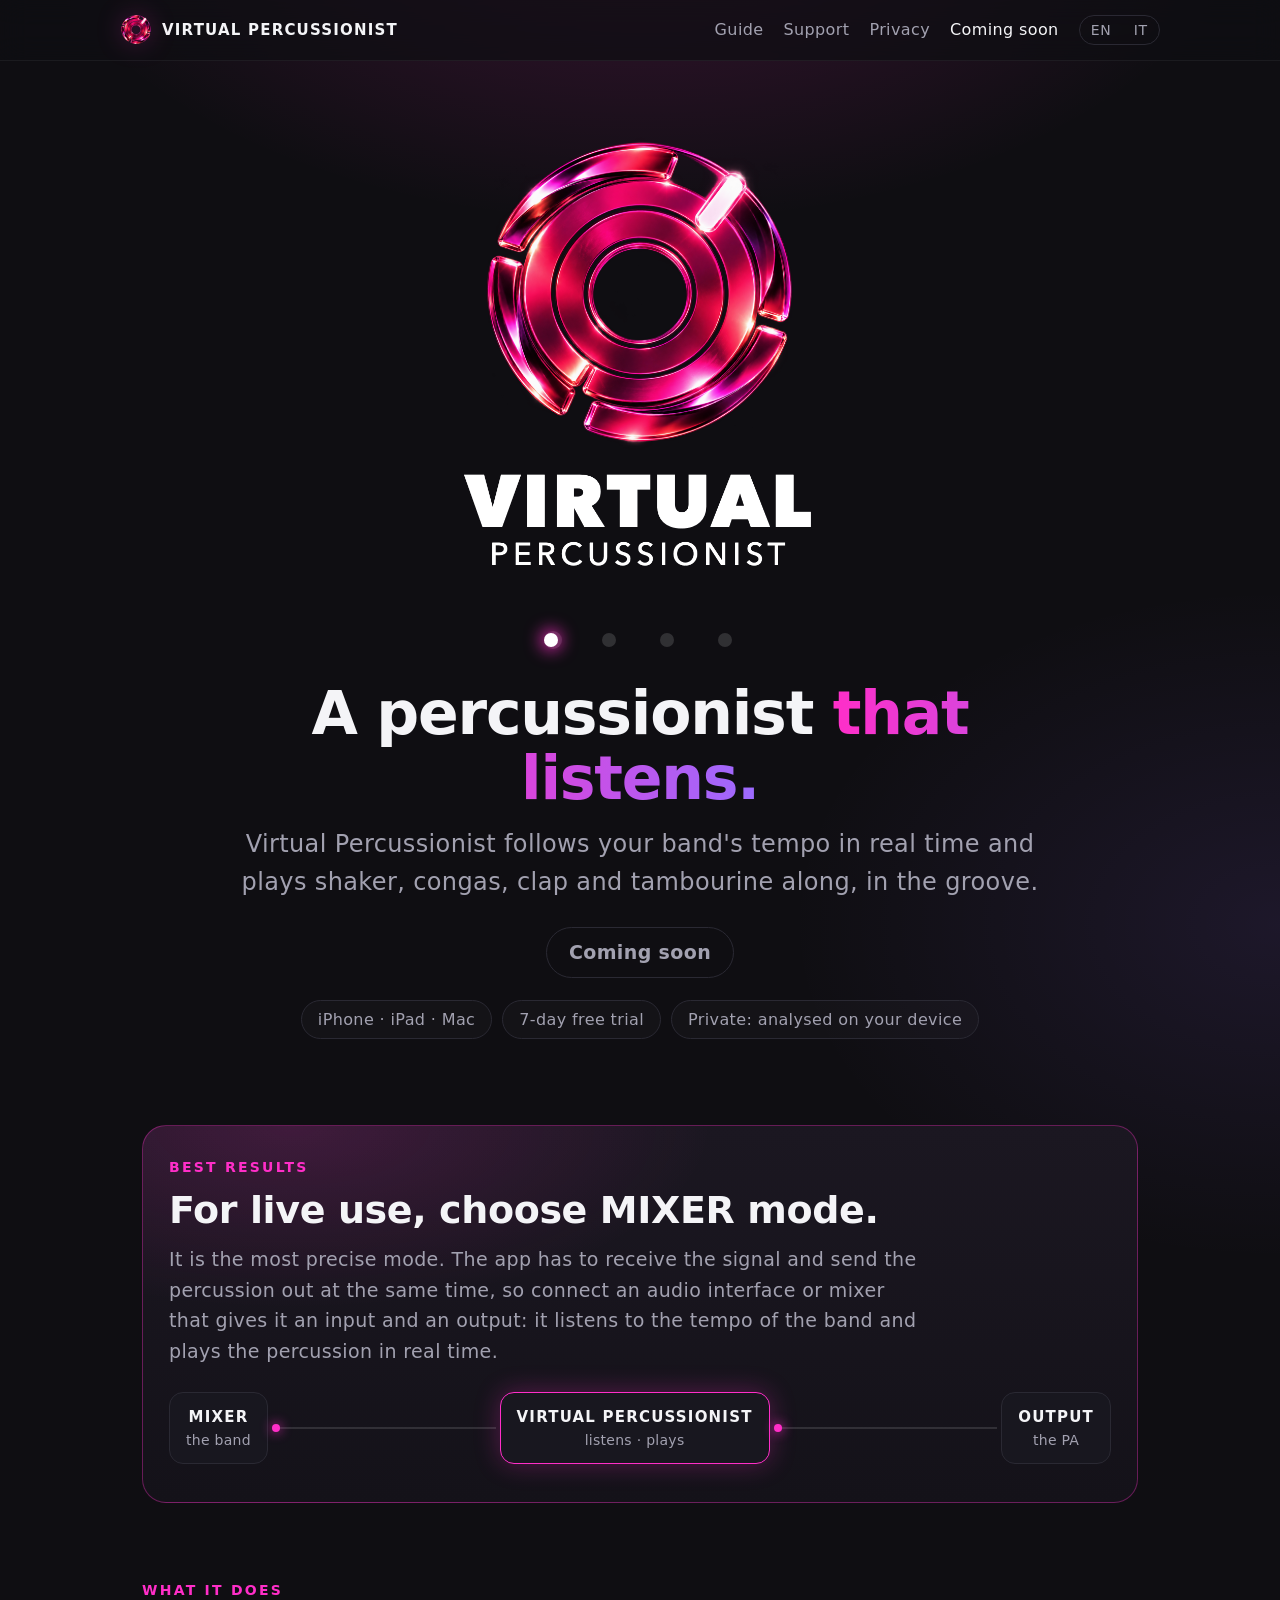
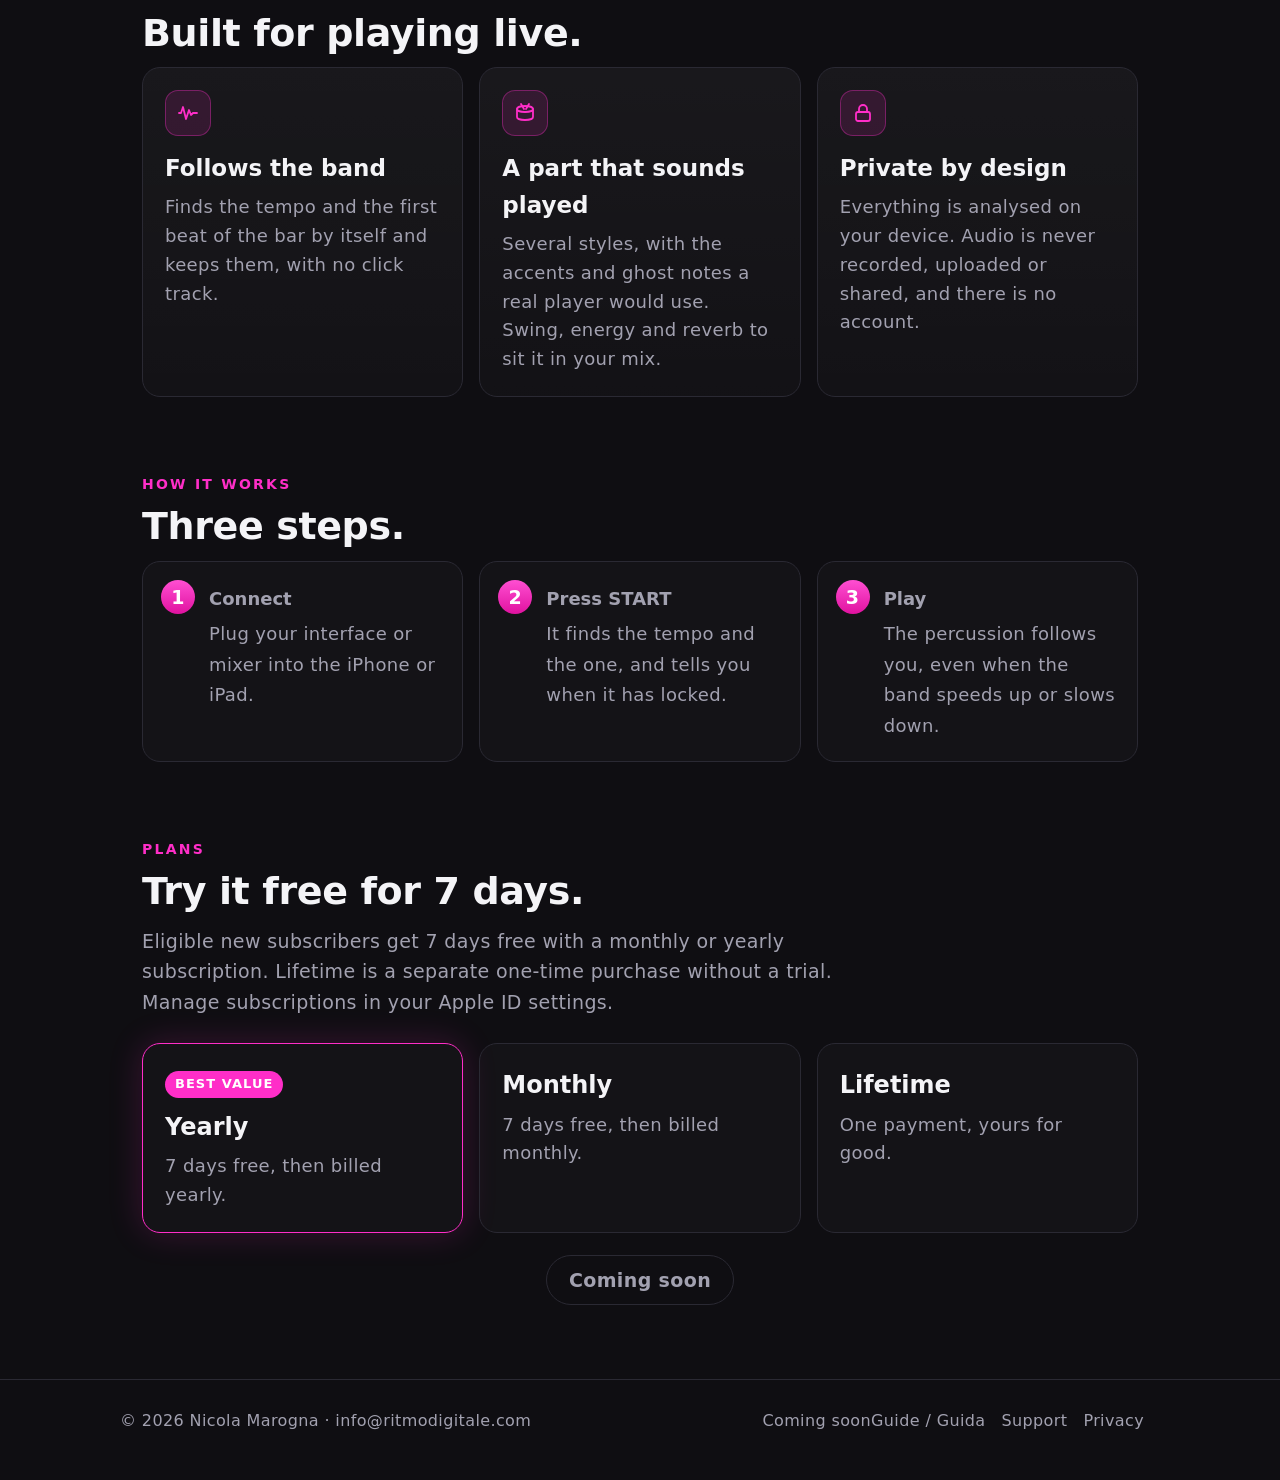
==== commit ae9a855a: "Refresh glass rhythm identity with transparent logos and matching icons" ====
--- a/index.html
+++ b/index.html
@@ -10,16 +10,16 @@
 <meta property="og:type" content="website">
 <meta property="og:title" content="Virtual Percussionist: a percussionist that listens">
 <meta property="og:description" content="Virtual Percussionist follows your band's tempo in real time and plays percussion along, in the groove. For iPhone, iPad and Mac.">
-<meta property="og:image" content="https://virtualpercussionist.it/assets/og.png">
+<meta property="og:image" content="https://virtualpercussionist.it/assets/og.png?v=brand2">
 <meta name="twitter:card" content="summary_large_image">
-<link rel="icon" type="image/png" href="./favicon.png">
-<link rel="apple-touch-icon" href="./apple-touch-icon.png">
-<link rel="stylesheet" href="./style.css">
+<link rel="icon" type="image/png" href="./favicon.png?v=brand2">
+<link rel="apple-touch-icon" href="./apple-touch-icon.png?v=brand2">
+<link rel="stylesheet" href="./style.css?v=brand2">
 <script src="./lang.js"></script>
 </head>
 <body>
 <header class="top">
-  <a class="brand" href="./"><img src="./assets/mark.png" width="32" height="32" alt=""><span>VIRTUAL PERCUSSIONIST</span></a>
+  <a class="brand" href="./"><img src="./assets/mark.png?v=brand2" width="32" height="32" alt=""><span>VIRTUAL PERCUSSIONIST</span></a>
   <nav>
     <a href="./guide/"><span class="en">Guide</span><span class="it">Guida</span></a>
     <a href="./support/"><span class="en">Support</span><span class="it">Assistenza</span></a>
@@ -30,7 +30,7 @@
 </header>
 <main>
 <section class="hero wrap">
-  <img class="logo" src="assets/logo.png" width="800" height="800" alt="Virtual Percussionist">
+  <img class="logo" src="assets/logo.png?v=brand2" width="800" height="800" alt="Virtual Percussionist">
   <div class="beats" aria-hidden="true"><i></i><i></i><i></i><i></i><span class="ball-x"><span class="ball"></span></span></div>
   <h1><span class="en">A percussionist <em>that listens.</em></span><span class="it">Un percussionista <em>che ascolta.</em></span></h1>
   <p class="lead"><span class="en">Virtual Percussionist follows your band's tempo in real time and plays shaker, congas, clap and tambourine along, in the groove.</span><span class="it">Virtual Percussionist segue il tempo della tua band in tempo reale e suona shaker, conga, clap e tamburello insieme a lei, nel groove giusto.</span></p>
--- a/style.css
+++ b/style.css
@@ -22,7 +22,7 @@
   padding:14px max(22px,calc((100vw - 1040px)/2)); background:rgba(15,14,18,.72); backdrop-filter:blur(14px); -webkit-backdrop-filter:blur(14px);
   border-bottom:1px solid rgba(255,255,255,.06); }
 .brand { display:flex; align-items:center; gap:10px; color:var(--text); text-decoration:none; font-weight:700; letter-spacing:.08em; font-size:15px; }
-.brand img { border-radius:50%; box-shadow:0 0 18px rgba(255,46,200,.45); }
+.brand img { filter:drop-shadow(0 0 12px rgba(255,46,200,.25)); }
 .top nav { display:flex; align-items:center; gap:20px; font-size:16px; }
 .top nav a { color:var(--mute); text-decoration:none; }
 .top nav a:hover { color:var(--text); }
@@ -34,7 +34,7 @@
 /* hero */
 .hero { text-align:center; padding:44px 0 28px; position:relative; }
 .logo { width:min(520px,86vw); aspect-ratio:1; margin:0 auto; display:block;
-  -webkit-mask-image:radial-gradient(closest-side,#000 74%,transparent 100%); mask-image:radial-gradient(closest-side,#000 74%,transparent 100%);
+
   animation:breathe 4.5s ease-in-out infinite; }
 @keyframes breathe { 0%,100% { filter:drop-shadow(0 0 34px rgba(255,46,200,.22)); transform:scale(1); }
                      50%     { filter:drop-shadow(0 0 60px rgba(255,46,200,.42)); transform:scale(1.015); } }
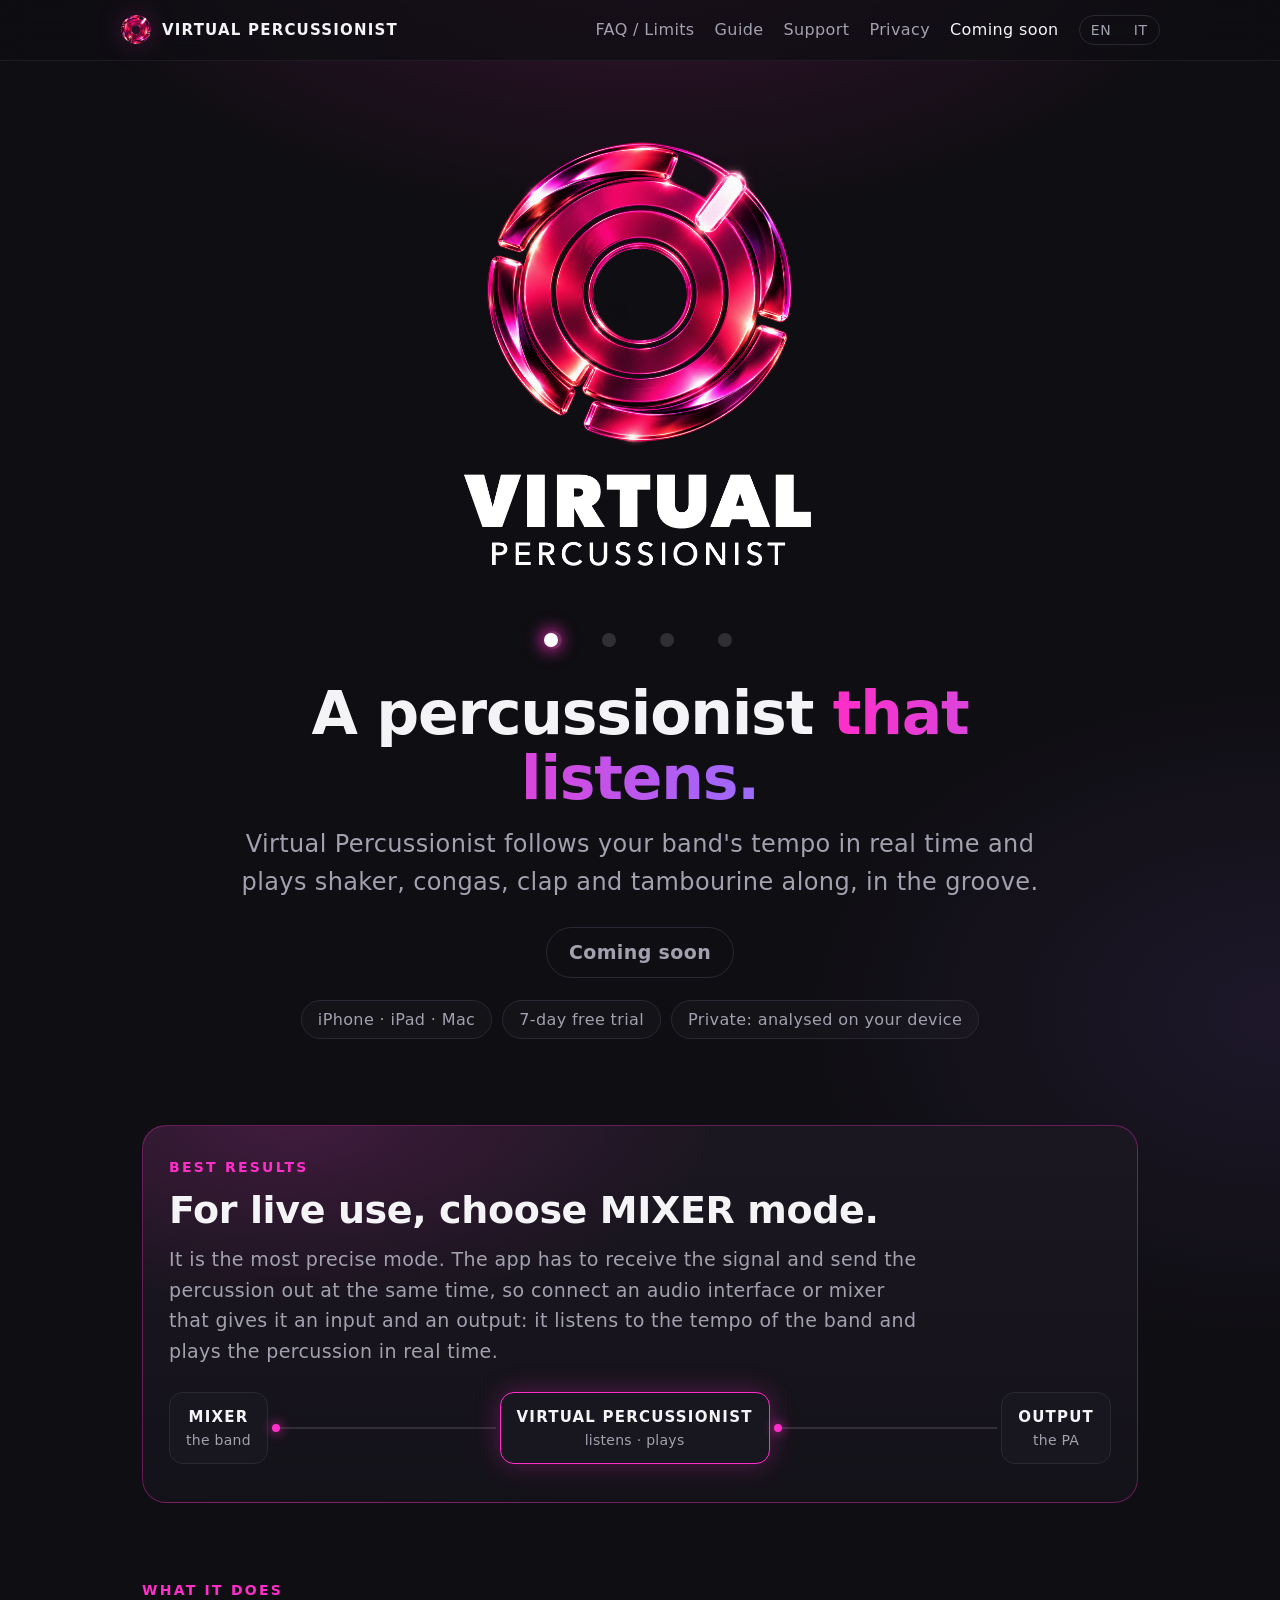
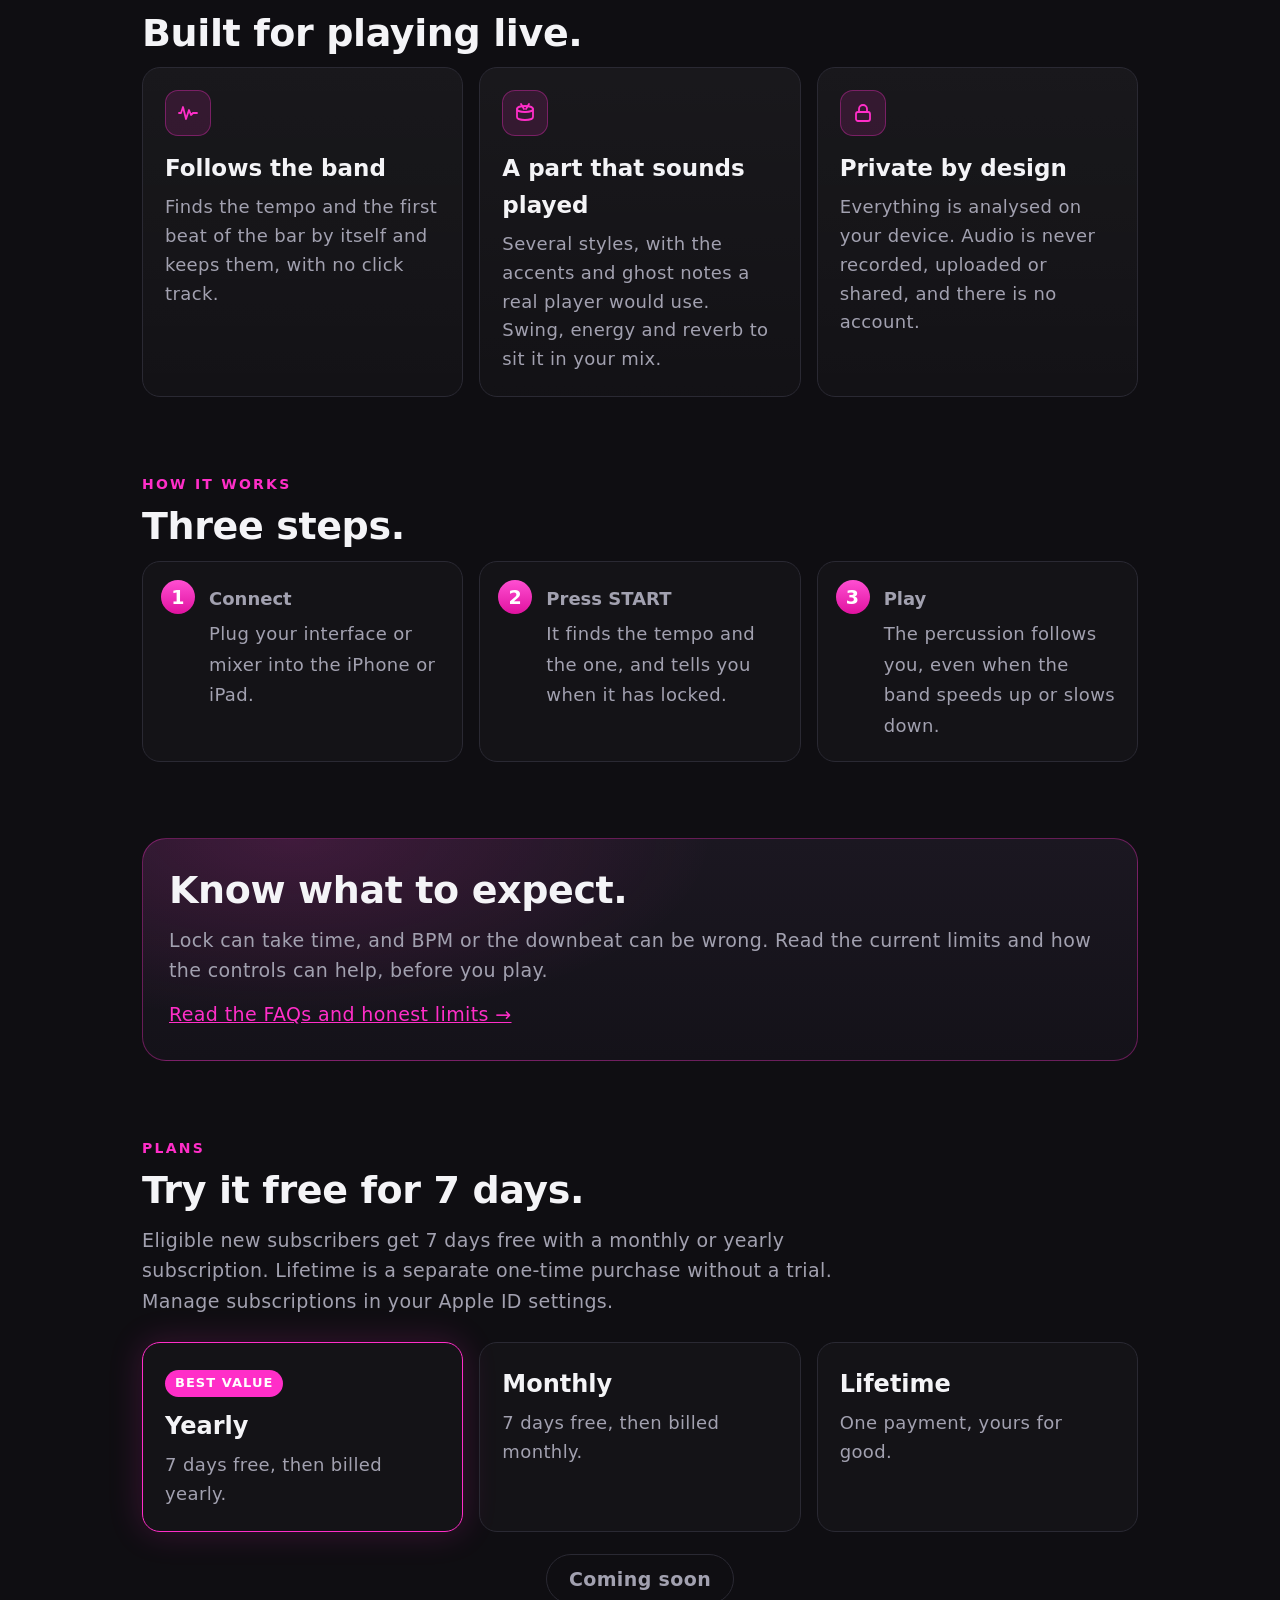
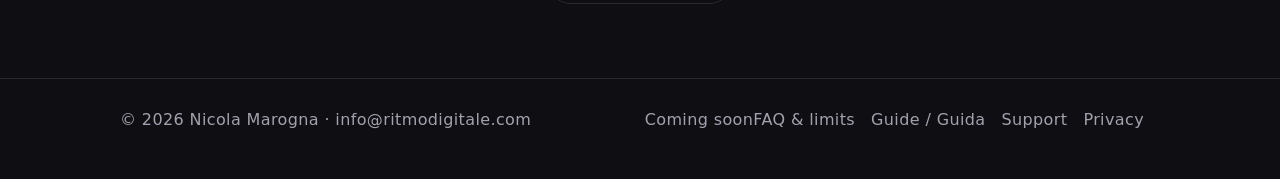
==== commit a914b5e2: "Add bilingual FAQs with current limitations and practical guidance" ====
--- a/index.html
+++ b/index.html
@@ -5,22 +5,23 @@
 <meta name="viewport" content="width=device-width, initial-scale=1, viewport-fit=cover">
 <meta name="color-scheme" content="dark">
 <meta name="theme-color" content="#0f0e12">
-<title>Virtual Percussionist: a percussionist that listens</title>
-<meta name="description" content="Virtual Percussionist follows your band's tempo in real time and plays percussion along, in the groove. For iPhone, iPad and Mac.">
+<title data-en="Virtual Percussionist — A percussionist that listens" data-it="Virtual Percussionist — Un percussionista che ascolta">Virtual Percussionist — A percussionist that listens</title>
+<meta name="description" data-en="Percussion that follows your band in real time. MIXER for live use, microphone or a loaded track. Analysis on your device." data-it="Percussioni che seguono la tua band in tempo reale. MIXER per il live, microfono o BRANO. Analisi sul dispositivo." content="Percussion that follows your band in real time. MIXER for live use, microphone or a loaded track. Analysis on your device.">
 <meta property="og:type" content="website">
-<meta property="og:title" content="Virtual Percussionist: a percussionist that listens">
-<meta property="og:description" content="Virtual Percussionist follows your band's tempo in real time and plays percussion along, in the groove. For iPhone, iPad and Mac.">
-<meta property="og:image" content="https://virtualpercussionist.it/assets/og.png?v=brand2">
+<meta property="og:title" content="Virtual Percussionist — A percussionist that listens">
+<meta property="og:description" content="Percussion that follows your band in real time. MIXER for live use, microphone or a loaded track. Analysis on your device.">
+<meta property="og:image" content="https://virtualpercussionist.it/assets/og.png?v=brand3">
 <meta name="twitter:card" content="summary_large_image">
 <link rel="icon" type="image/png" href="./favicon.png?v=brand2">
 <link rel="apple-touch-icon" href="./apple-touch-icon.png?v=brand2">
-<link rel="stylesheet" href="./style.css?v=brand2">
-<script src="./lang.js"></script>
+<link rel="stylesheet" href="./style.css?v=faq1">
+<script src="./lang.js?v=brand3"></script>
 </head>
 <body>
 <header class="top">
   <a class="brand" href="./"><img src="./assets/mark.png?v=brand2" width="32" height="32" alt=""><span>VIRTUAL PERCUSSIONIST</span></a>
   <nav>
+    <a href="./faq/"><span class="en">FAQ / Limits</span><span class="it">FAQ / Limiti</span></a>
     <a href="./guide/"><span class="en">Guide</span><span class="it">Guida</span></a>
     <a href="./support/"><span class="en">Support</span><span class="it">Assistenza</span></a>
     <a href="./privacy/">Privacy</a>
@@ -80,6 +81,15 @@
   </ol>
 </section>
 
+
+<section class="wrap">
+ <div class="live faq-invite">
+  <h2><span class="en">Know what to expect.</span><span class="it">Sai cosa aspettarti.</span></h2>
+  <p><span class="en">Lock can take time, and BPM or the downbeat can be wrong. Read the current limits and how the controls can help, before you play.</span><span class="it">L’aggancio può richiedere tempo e BPM o primo battere possono essere sbagliati. Leggi i limiti attuali e come usare i controlli, prima di suonare.</span></p>
+  <a href="./faq/"><span class="en">Read the FAQs and honest limits →</span><span class="it">Leggi le FAQ e i limiti onesti →</span></a>
+ </div>
+</section>
+
 <section class="wrap" id="plans">
   <p class="eyebrow"><span class="en">Plans</span><span class="it">Piani</span></p>
   <h2><span class="en">Try it free for 7 days.</span><span class="it">Provalo gratis per 7 giorni.</span></h2>
@@ -94,7 +104,7 @@
 </main>
 <footer>
   <div>&copy; 2026 Nicola Marogna &middot; <a href="mailto:info@ritmodigitale.com">info@ritmodigitale.com</a></div>
-  <div><span class="store-link"><span class="en">Coming soon</span><span class="it">In arrivo</span></span><a href="./guide/">Guide / Guida</a><a href="./support/">Support</a><a href="./privacy/">Privacy</a></div>
+  <div><span class="store-link"><span class="en">Coming soon</span><span class="it">In arrivo</span></span><a href="./faq/"><span class="en">FAQ &amp; limits</span><span class="it">FAQ e limiti</span></a><a href="./guide/">Guide / Guida</a><a href="./support/">Support</a><a href="./privacy/">Privacy</a></div>
 </footer>
 </body>
 </html>
--- a/style.css
+++ b/style.css
@@ -18,12 +18,12 @@
 .wrap { max-width:1040px; margin:0 auto; padding-left:22px; padding-right:22px; }
 
 /* header */
-.top { position:sticky; top:0; z-index:5; display:flex; align-items:center; justify-content:space-between; gap:16px;
+.top { flex-wrap:wrap; position:sticky; top:0; z-index:5; display:flex; align-items:center; justify-content:space-between; gap:16px;
   padding:14px max(22px,calc((100vw - 1040px)/2)); background:rgba(15,14,18,.72); backdrop-filter:blur(14px); -webkit-backdrop-filter:blur(14px);
   border-bottom:1px solid rgba(255,255,255,.06); }
 .brand { display:flex; align-items:center; gap:10px; color:var(--text); text-decoration:none; font-weight:700; letter-spacing:.08em; font-size:15px; }
 .brand img { filter:drop-shadow(0 0 12px rgba(255,46,200,.25)); }
-.top nav { display:flex; align-items:center; gap:20px; font-size:16px; }
+.top nav { flex-wrap:wrap; display:flex; align-items:center; gap:20px; font-size:16px; }
 .top nav a { color:var(--mute); text-decoration:none; }
 .top nav a:hover { color:var(--text); }
 .lang { display:inline-flex; border:1px solid var(--line); border-radius:999px; overflow:hidden; }
@@ -130,3 +130,24 @@
 html.js.lang-en .en, html.js.lang-it .it { display:revert; }
 
 @media (prefers-reduced-motion:reduce) { *, *::before, *::after { animation:none !important; } .beats i:nth-child(1) { background:var(--brand); } }
+
+/* FAQ uses native details for keyboard access without another script. */
+.faq-page { max-width:860px; }
+.faq-page [id] { scroll-margin-top:140px; }
+.faq-intro { padding:22px 24px; margin:24px 0; }
+.faq-intro p, .faq-invite p { margin:0; }
+.faq-limits { padding:0; }
+.faq-limits ul { padding-left:23px; }
+.faq-limits li { margin:13px 0; }
+.faq-toc { display:flex; flex-wrap:wrap; gap:10px; margin:30px 0 6px; }
+.faq-toc a { padding:7px 13px; border:1px solid var(--line); border-radius:999px; text-decoration:none; font-size:16px; }
+.faq-group { padding:0; }
+.faq-item { margin:12px 0; border:1px solid var(--line); border-radius:16px; background:rgba(255,255,255,.025); }
+.faq-item summary { padding:18px 22px; cursor:pointer; font-weight:650; line-height:1.45; }
+.faq-item summary::marker { color:var(--brand); }
+.faq-item summary:focus-visible { outline:2px solid var(--brand); outline-offset:3px; border-radius:14px; }
+.faq-item[open] { border-color:rgba(255,46,200,.38); }
+.faq-answer { padding:0 22px 18px; }
+.faq-answer p { margin:0; }
+.faq-invite p { color:var(--mute); margin-bottom:14px; }
+.top nav a[aria-current="page"] { color:var(--brand); }
